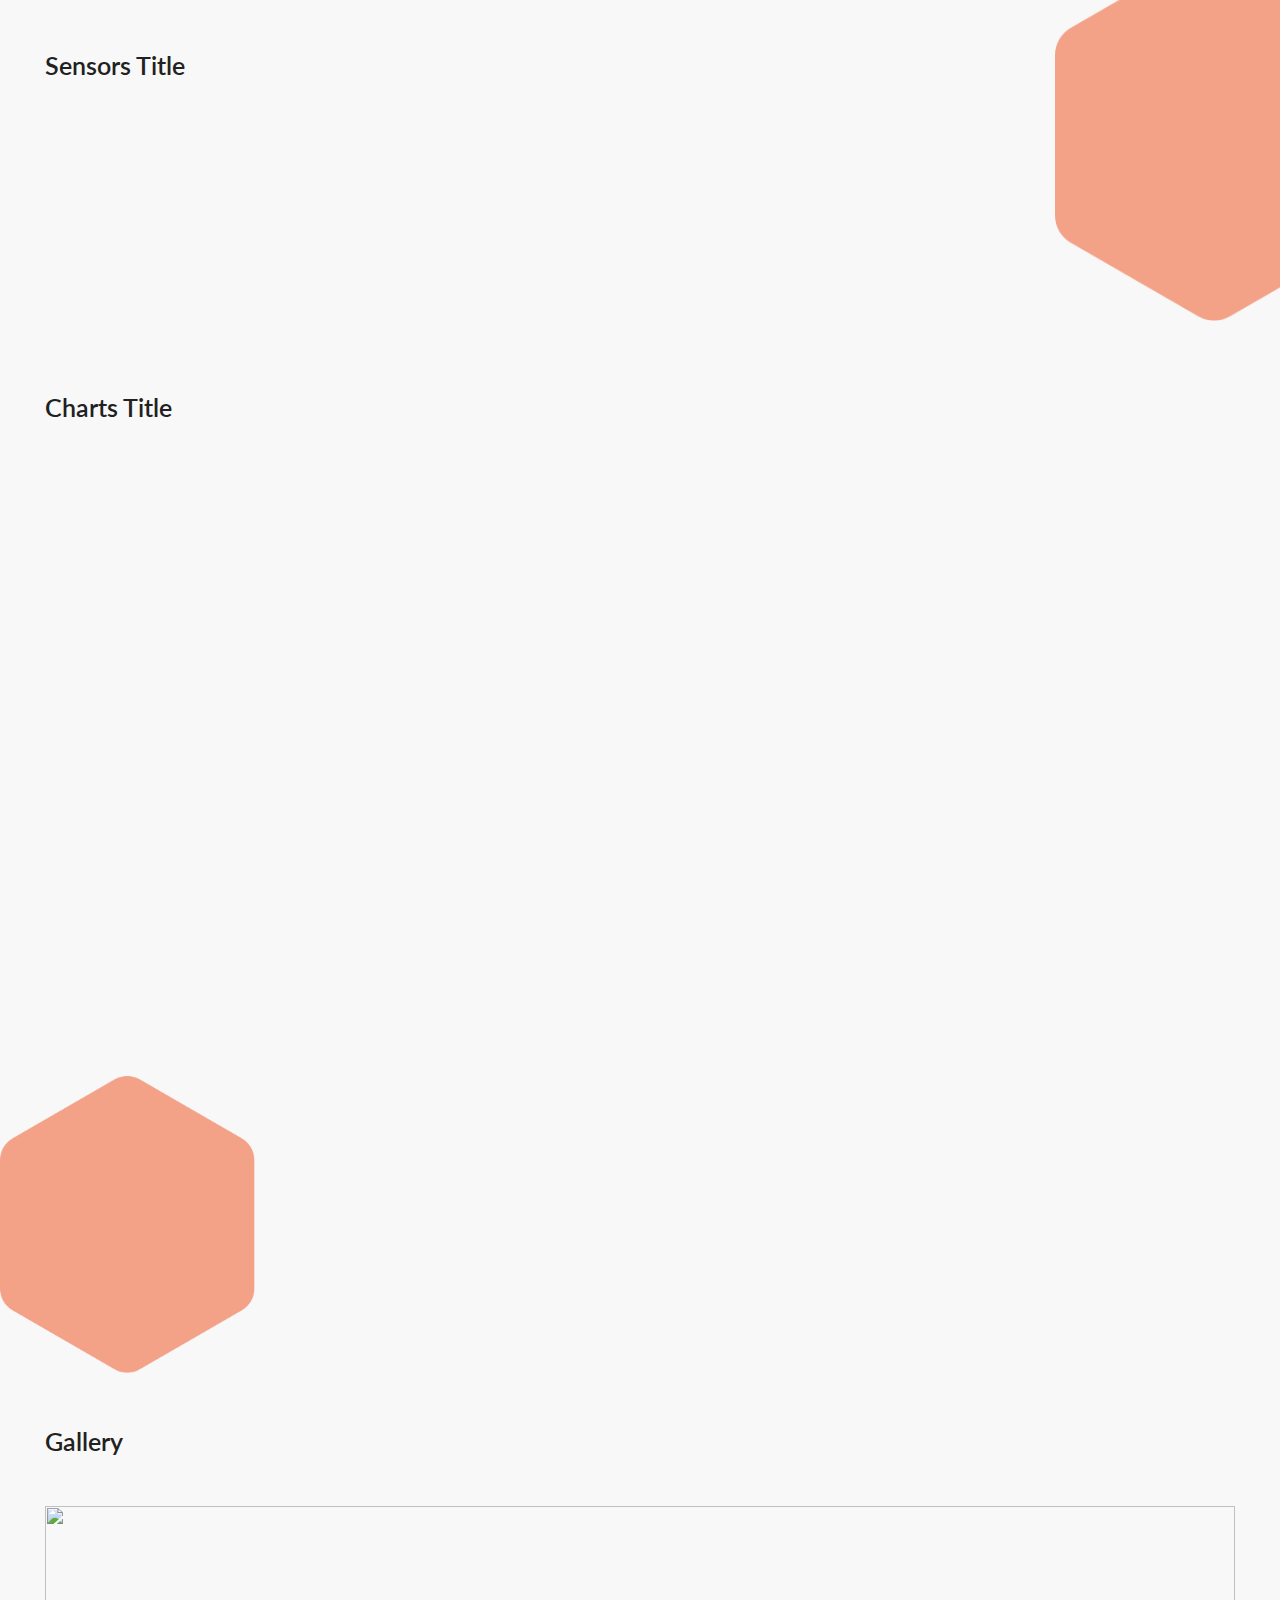
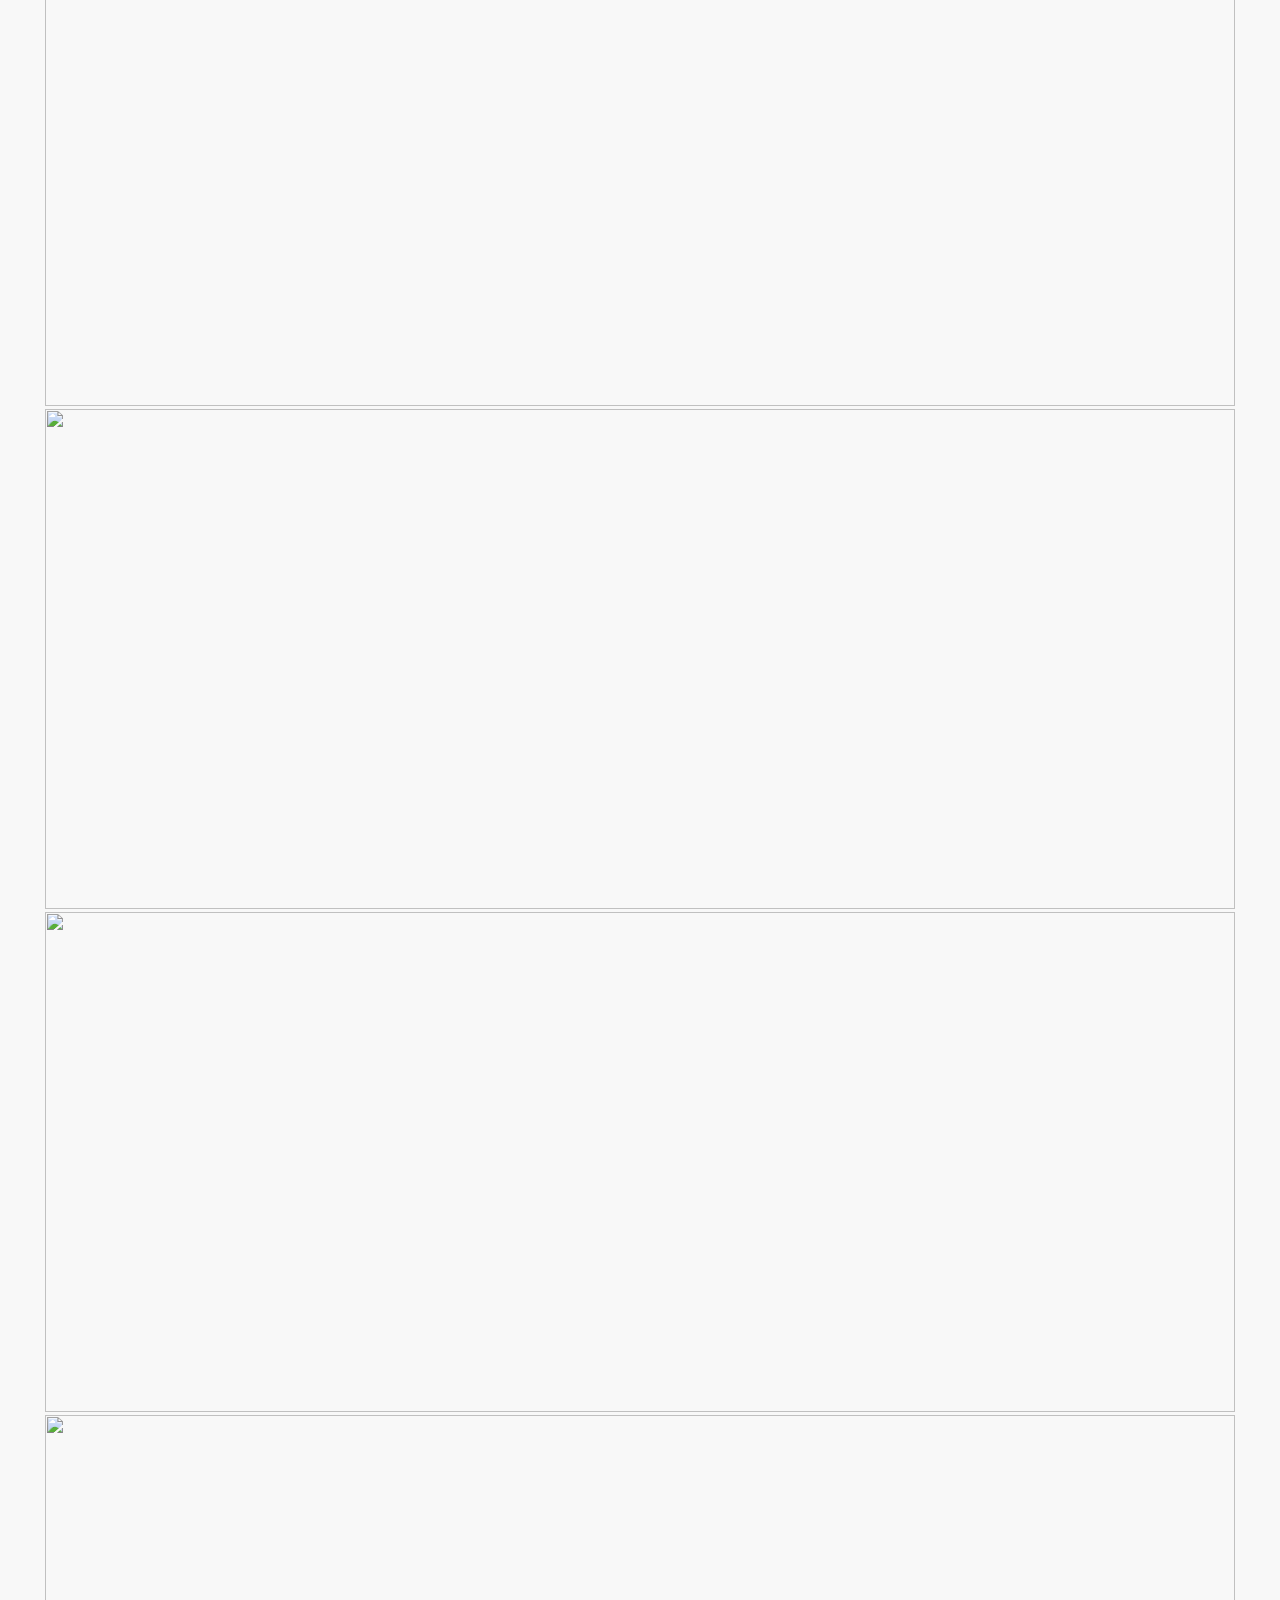
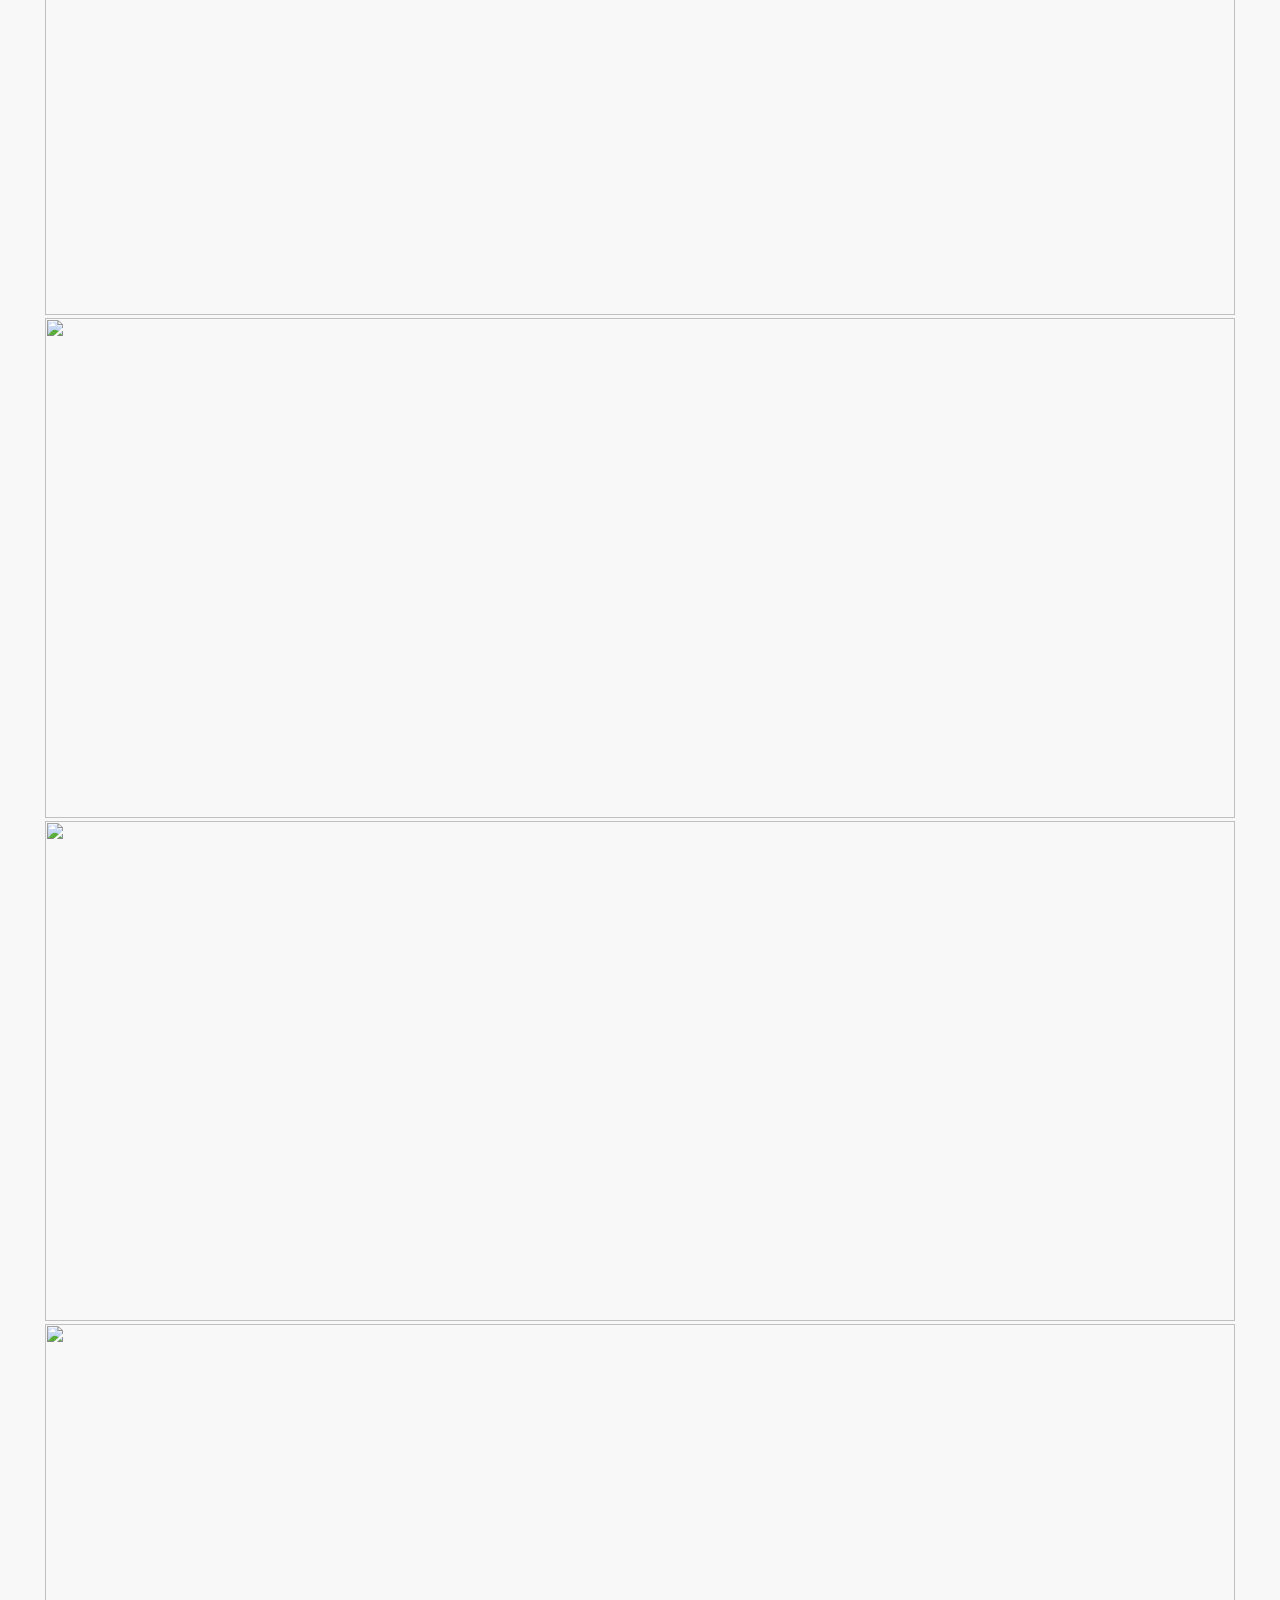
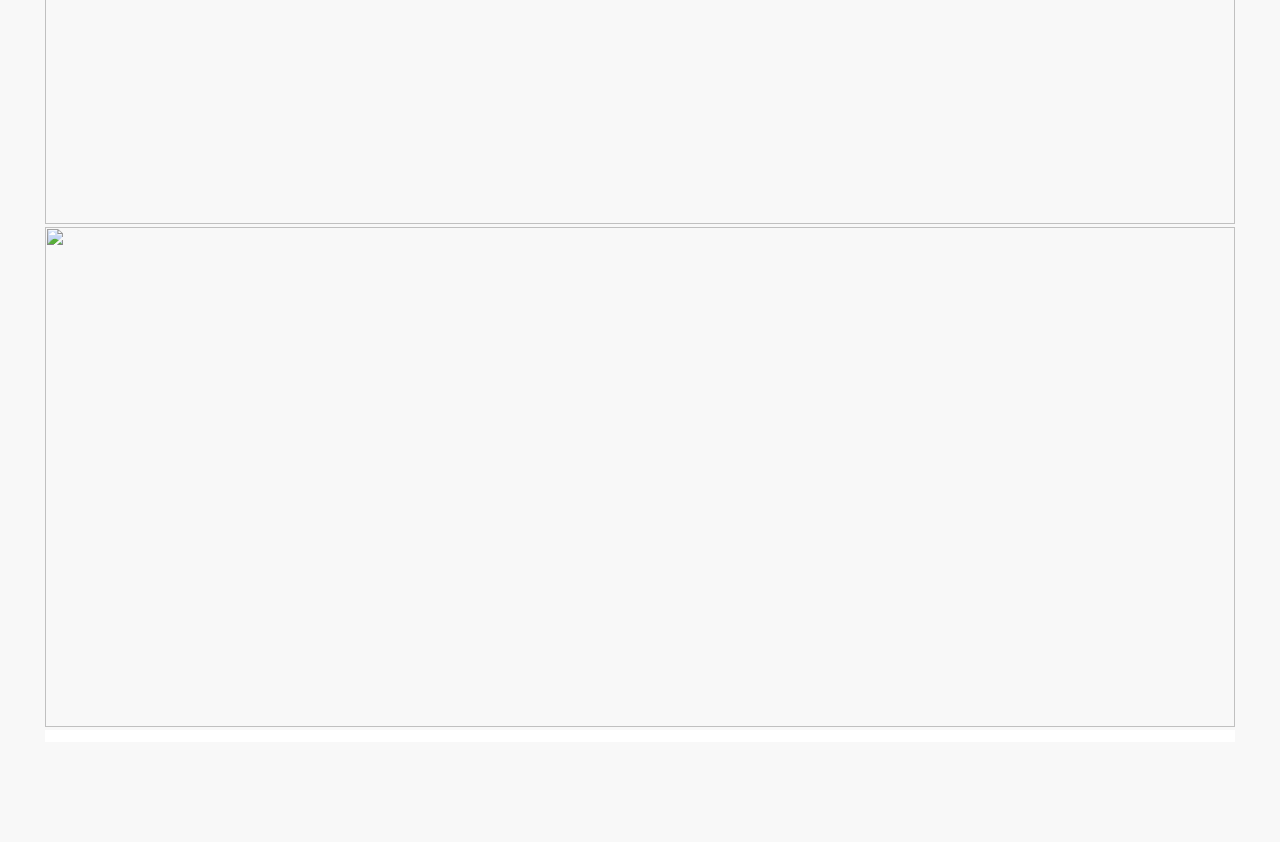
==== index.html @ f14d7550 "added" ====
<!DOCTYPE html>
<html lang="en">
<head>
    <meta charset="UTF-8">
    <meta name="viewport" content="width=device-width, initial-scale=1.0">
    <link rel="stylesheet" href="https://cdnjs.cloudflare.com/ajax/libs/Swiper/4.5.0/css/swiper.min.css">
    <link rel="stylesheet" href="assets/main.css">
    <title>Dashboard</title>
</head>
<body class="bg-gray">
    <link href="https://fonts.googleapis.com/css?family=Lato:300,400,700,900&display=swap" rel="stylesheet">
    <section class="spacer bg-gray card-sm-content hexa">
            <div class="c-container">
                <h3 class="h3-titlte">Sensors Title</h3>
                <div class="flex-row">
                    <div class="flex-col fade-in-top delay_1" data-scroll>
                        <div class="card-view card-hover">
                            <div class="r-layout">
                                <div class="r-img cm-sm indi red">
                                  <img src="assets/pexels-lorenzo-241544.jpg" alt="">
                                </div>
                                <div class="r-content">
                                    <h4 class="title">TOTAL SENSOR</h4>
                                    <h1 class="sensor-title">5,500</h1>
                                    <div class="bar"></div>
                                    <p>
                                       Extra Data Space
                                    </p>
                                </div>
                            </div>
                        </div>
                    </div>
                    <div class="flex-col fade-in-top delay_2" data-scroll>
                        <div class="card-view card-hover">
                            <div class="r-layout">
                                <div class="r-img cm-sm indi green">
                                  <img src="assets/pexels-alexander-mils-2068975.jpg" alt="">
                                </div>
                                <div class="r-content">
                                    <h4 class="title">ACTIVE SENSOR</h4>
                                    <h1 class="sensor-title">5,500</h1>
                                    <div class="bar"></div>
                                    <p>
                                       Extra Data Space
                                    </p>
                                </div>
                            </div>
                        </div>
                    </div>
                    <div class="flex-col fade-in-top delay_3" data-scroll>
                        <div class="card-view card-hover">
                            <div class="r-layout">
                                <div class="r-img cm-sm indi">
                                  <img src="assets/pexels-ricardo-esquivel-5362093.jpg" alt="">
                                </div>
                                <div class="r-content">
                                    <h4 class="title">IN ACTIVE SENSOR</h4>
                                    <h1 class="sensor-title">5,500</h1>
                                    <div class="bar"></div>
                                    <p>
                                       Extra Data Space
                                    </p>
                                </div>
                            </div>
                        </div>
                    </div>
                    <div class="flex-col fade-in-top delay_4" data-scroll>
                        <div class="card-view card-hover">
                            <div class="r-layout">
                                <div class="r-img cm-sm indi blue">
                                  <img src="assets/pexels-alexander-mils-2068975.jpg" alt="">
                                </div>
                                <div class="r-content">
                                    <h4 class="title">TOTAL Turnover</h4>
                                    <h1 class="sensor-title">5,500</h1>
                                    <div class="bar"></div>
                                    <p>
                                       Extra Data Space
                                    </p>
                                </div>
                            </div>
                        </div>
                    </div>
                
                  </div>
            </div>
          </section>
          
          <div class="c-container spacer">
            <h3 class="h3-titlte">Charts Title</h3>
              
            <div class="flex-row ch-136">
                <div class="flex-col fade-in-top delay_2" data-scroll>
                    <div class="card-view card-hover">
                        <h3 class="h4-titlte">Bar Chart</h3>
                        <canvas id="barChart3"></canvas>
                        
                    </div>
                </div>
                 
                    <div class="flex-col fade-in-top delay_3" data-scroll>
                        <div class="card-view card-hover">
                        <h3 class="h4-titlte">Bar Chart 2</h3>
                        <canvas id="barChart2"></canvas>
                        </div>
                    </div>
                    <div class="flex-col fade-in-top delay_4" data-scroll>
                        <div class="card-view card-hover">
                        <h3 class="h4-titlte">Pie Chart</h3>
                        <canvas id="doughnutChart"></canvas>
                        </div>
                    </div>
                </div>
          </div>
          <div class="spacer hexa left small">
            <div class="c-container fade-in-top" data-scroll>
                <h3 class="h3-titlte">Table Lorem Ipsum Doller</h3>
                  <div class="card-view no-padding">
                    <table class="c-table" border="0" cellpadding="0" cellspacing="0">
                        <thead>
                          <tr>
                              <th>Id</th>
                              <th>Name</th>
                              <th>Store</th>
                              <th>Dist</th>
                              <th>Team</th>
                              <th>Phone</th>
                          </tr>
                        </thead>
                        
                        <tr>
                            <td>Lorem 1</td>
                            <td>Lorem Store</td>
                            <td>Lorem Ipsum</td>
                            <td>Darbhanga</td>
                            <td>Doller Sit</td>
                            <td>721056204</td>
                        </tr>
                        <tr>
                            <td>Lorem 1</td>
                            <td>Lorem Store</td>
                            <td>Lorem Ipsum</td>
                            
                            <td>Darbhanga</td>
                            <td>Doller Sit</td>
                            <td>721056204</td>
                        </tr>
                        <tr>
                            <td>Lorem 1</td>
                            <td>Lorem Store</td>
                            <td>Lorem Ipsum</td>
                            
                            <td>Darbhanga</td>
                            <td>Doller Sit</td>
                            <td>721056204</td>
                        </tr>
                        <tr>
                            <td>Lorem 1</td>
                            <td>Lorem Store</td>
                            <td>Lorem Ipsum</td>
                            
                            <td>Darbhanga</td>
                            <td>Doller Sit</td>
                            <td>721056204</td>
                        </tr>
                        <tr>
                            <td>Lorem 1</td>
                            <td>Lorem Store</td>
                            <td>Lorem Ipsum</td>
                            
                            <td>Darbhanga</td>
                            <td>Doller Sit</td>
                            <td>721056204</td>
                        </tr>
                    </table>
                    <ul class="pagination">
                        <li>
                        <a href="" class="arrow active">
                          <img src="https://md-aqil.github.io/images/arrow-left.png" alt="">
                        </a>
                      </li>
                      <li>
                        <a href="" class="">1</a>
                      </li>
                      <li>
                          <a href="" class="active">2</a>
                        </li>
                        <li>
                            <a href=""">3</a>
                          </li>
                          <li>
                              <a href=""">4</a>
                            </li>
                            <li>
                                <a href=""">5</a>
                              </li>
                              <li>
                                  <a href=""">6</a>
                                </li>
                                <li>
                                    <a href=""">7</a>
                                  </li>
                                 
                        <li>
                          <a href="" class="arrow">
                            <img src="https://md-aqil.github.io/images/arrow-right-c.png" alt="">
                          </a>
                        </li>
                      </ul>
                  </div>
               
              </div>
          
          </div>
          <div class="spacer-top"></div>
          <section class="c-container">
            <h3 class="h3-titlte">Gallery</h3>
            <div class="swiper-container swiper-full-mobile swiper-container-initialized swiper-container-horizontal">
               <div class="swiper-wrapper" >
      
                 <div class="swiper-slide">
                  <img src="http://md-aqil.github.io/images/adolescent-beautiful-beauty-247878.jpg" alt="">
                 </div>
                  <div class="swiper-slide">
                  <img src="http://md-aqil.github.io/images/beautiful-beauty-face-2657838.jpg" alt="">
                 </div>
                  <div class="swiper-slide">
                  <img src="http://md-aqil.github.io/images/bikini-body-female-881583.jpg" alt="">
                 </div>
                 <div class="swiper-slide">
                  <img src="http://md-aqil.github.io/images/attractive-beautiful-beauty-1986684.jpg" alt="">
                 </div>
                 <div class="swiper-slide">
                  <img src="http://md-aqil.github.io/images/abstract-expressionism-abstract-painting-acrylic-1690351.jpg" alt="">
                 </div>
             
                <div class="swiper-slide">
                  <img src="http://md-aqil.github.io/images/beautiful-bikini-daylight-745767.jpg" alt="">
                 </div>
                <div class="swiper-slide">
                  <img src="http://md-aqil.github.io/images/adult-beautiful-bikini-1308228.jpg" alt="">
                 </div>
                <div class="swiper-slide">
                  <img src="http://md-aqil.github.io/images/afro-afro-hair-attractive-2603391.jpg" alt="">
                </div>
      
           </div>
      
             <!-- Add Pagination -->
             <div class="swiper-pagination"></div>
             <!-- Add Arrows -->
             <div class="swiper-button-next"></div>
             <div class="swiper-button-prev"></div>
      </section>
  
  
    <script src="assets/js/jQuery.min.js"></script>
    <script src="assets/js/swiper.js"></script>
    <script src="assets/scroll-out.js"></script>
    <script src="assets/main.js"></script>
    <script src="https://cdn.jsdelivr.net/npm/chart.js@2.8.0"></script>
</body>
</html>
---- assets/main.css ----
body {
    margin: 0;
    padding: 0;
    font-family: 'Lato', sans-serif;

}
:root {
   
--light-teal:#a6c8cc;
--light-gray:#ddd5d6;

--theme-color1: #546de5;
}
.indi{
    position: relative;;
}
.indi:before {
    --size: 14px;
    width: var(--size);
    height: var(--size);
    display: block;
    content: '';
    background: #ddd;
    display: block;
    border-radius: 50%;
    position: absolute;
    top: -5px;
    right: -5px;
    border: 3px solid #fff;
}
.indi.red:before {
    background-color: red;
}
.indi.green:before {
    background-color: green;
}
.indi.blue:before {
    background-color: blue;
}

.c-container {
margin: auto;
width: 93%;
position: relative;
z-index: 1;
}

.card-view {
-webkit-box-shadow: 0 3px 10px 0 rgba(0, 0, 0, 0.05);
box-shadow: 0 3px 10px 0 rgba(0, 0, 0, 0.05);
border-radius: 4px;
padding: 15px;
margin-bottom: 20px;
background: #fff;
border: 1px solid transparent;

}
.flex-row {
display: -webkit-box;
display: -ms-flexbox;
display: flex;
-ms-flex-wrap: wrap;
flex-wrap: wrap;
margin-right: -15px;
margin-left: -15px;
}
.spacer {
padding-top: 50px;
padding-bottom: 50px;
}
.spacer-top {
    padding-top: 50px;
   
    }
.bg-gray {
background: #F8F8F8;
}
.no-margin {
margin: 0 !important;
}
.flex-row .flex-col {
-ms-flex-preferred-size: 0;
flex-basis: 0;
-webkit-box-flex: 1;
-ms-flex-positive: 1;
flex-grow: 1;
max-width: 100%;
position: relative;
width: 100%;
min-height: 1px;
padding-right: 15px;
padding-left: 15px;
}
.r-layout {
display: -webkit-box;
display: -ms-flexbox;
display: flex;
position: relative;
}
.r-layout .r-img {
position: relative;
width: 199px;
height: 192px;
margin-right: 20px;
}
.cm-sm {
width: 100px !important;
height: 100px !important;
}
.r-layout .r-img img {
width: 100%;
height: 100%;
border-radius: 3px;
-o-object-fit: cover;
object-fit: cover;
}
/* pagination */

.pagination {
    padding: 0;
    margin: 0;
    list-style: none;
    display: -webkit-box;
    display: -ms-flexbox;
    display: flex;
    -webkit-box-align: center;
    -ms-flex-align: center;
    align-items: center;
    -webkit-box-pack: end;
    -ms-flex-pack: end;
    justify-content: flex-end;
    justify-content: center;
    padding: 30px 0;
}
.pagination li {
    text-decoration: none;
    font-size: 15px;
    font-weight: 600;
    display: block;
    width: 44px;
    height: 40px;
    line-height: 40px;
    text-align: center;
}
.pagination li a.arrow.active {
    -webkit-filter: grayscale(0);
    filter: grayscale(0);
    opacity: 1;
}
.pagination li a.arrow {
    border-radius: 3px;
    background-color: rgba(0, 0, 0, 0.2);
    -webkit-filter: grayscale(1);
    filter: grayscale(1);
    opacity: .4;
}
.pagination li a.active {
    color: var(--theme-color1)
}
.pagination li a {
    text-decoration: none;
    display: block;
    width: 100%;
    height: 100%;
    color: #d2d2d2;
}
.r-layout .s-tag {
position: absolute;
top: 0;
right: 0;
font-weight: 500;
margin-right: 0;
}
.s-tag {
width: 41px;
height: 36px;
background: transparent;
color: #212121;
border-radius: 3px;
background: var(--theme-color1);
text-align: center;
display: -webkit-box;
display: -ms-flexbox;
display: flex;
-webkit-box-align: center;
-ms-flex-align: center;
align-items: center;
-webkit-box-pack: center;
-ms-flex-pack: center;
justify-content: center;
font-weight: bold;
margin-right: 20px;
}
.card-sm-content .r-layout .r-content .title {
font-size: 14px;
}
.r-layout .r-content .title {
font-size: 22px;
font-weight: 600;
color: #212121;
margin: 0;
}
.title {
font-size: 28px;
font-weight: bold;
margin: 0;
}
.r-layout .r-content p {
font-size: 14px;
color: #666666;
margin: 0;
margin-bottom: 10px;
}
.taglist {
display: -webkit-box;
display: -ms-flexbox;
display: flex;
margin-bottom: 10px;
}
.taglist .tag:first-child {
margin-left: 0;
}
.taglist .tag {
margin-left: 10px;
}
.tag {
width: 67px;
height: 26px;
border-radius: 2px;
background-color: #e4e4e4;
font-size: 14px;
color: #666666;
display: -webkit-box;
display: -ms-flexbox;
display: flex;
-webkit-box-align: center;
-ms-flex-align: center;
align-items: center;
-webkit-box-pack: center;
-ms-flex-pack: center;
justify-content: center;
text-align: center;
}
.r-layout .r-content p {
font-size: 14px;
color: #666666;
margin: 0;
margin-bottom: 10px;
}
.r-layout .r-content .color-text {
font-weight: 600;
color: #00796b;
}
.r-layout .r-content p {
font-size: 14px;
color: #666666;
margin: 0;
margin-bottom: 10px;
}
/* common css up */

.h3-titlte {
font-size: 25px;
font-weight: 600;
color: #212121;
margin-top: 30px;
margin-bottom: 15px;
}

.h4-titlte {
    font-size: 18px;
    font-weight: 600;
    color: #212121;
    margin-top: 30px;
    margin-bottom: 15px;
    }
    .card-view .h4-titlte {
        margin-top: 0;
    margin-bottom: 30px;
    }
    .c-container> .h3-titlte {
       margin-top: 0;
        margin-bottom: 30px;
    }
.card-hover {
    transition: all .3s;
}

.card-hover:hover {
    border: 1px solid var(--theme-color1);
    transform: translateY(-5px);
}
.sensor-title {
    font-size: 30px;
    margin: 0;
    margin: 10px 0;
}
.bar {
    width: 100%;
    position: relative;
    height: 3px;
    background-color: #ddd;
    margin: 10px 0;
    border-radius: 100px;
    overflow: hidden;
}
.bar:before {
    content: '';
    width: 100%;
    height: 100%;
    background-color: var(--theme-color1);
    position: absolute;
    top: 0;
    left: 0;
    width: 50%;
}

.c-table {
    width: 100%;
}

.c-table thead th {
    border-bottom: 1px solid #ddd;
    padding: 15px 20px;
    text-align: left;
    background-color: var(--theme-color1);
    color: #fff;
    font-size: 16px;
}
.c-table tbody td {
    padding: 20px 20px;
    border-bottom: 1px solid #ddd;
    color: #666666;
    font-weight: 400;
    font-size: 14px;
}
.c-table tbody:last-child td {
    border: none;
}
.card-view.no-padding {
    padding: 0 !important;
}


/* swiper slider */ 


.swiper-container {
    width: 100%;
    height: 100%;
    
  }
.swiper-full-mobile {
  position: relative;
  margin: 50px auto;
  padding-bottom: 50px;
}


.swiper-full-mobile .swiper-slide {
height: 100%;
}
.swiper-full-mobile .swiper-slide img{
width: 100%;
height: 500px;
object-fit: cover;

}
.swiper-button-next, .swiper-button-prev {
    background-color: #fff;
    padding: 3px;
    background-size: 18px;
}
.swiper-button-prev, .swiper-container-rtl .swiper-button-next {
    left: 0;
}
.swiper-button-next, .swiper-container-rtl .swiper-button-prev {
    right: 0;
}
.header-image {
    position: relative;
    width: 100%;
    height: 300px;
    
}
.header-image img{
    width: 100%;
    height: 100%;
    object-fit: cover;
}
.header-image .overlay {
    width: 100%;
    height: 100%;
    position: absolute;
    top: 0;
    right: 0;
    /* left: 0; */
    /* margin: auto; */
    /* bottom: 0; */
    display: flex;
    align-items: center;

   
}
.overlay h1 {
    font-size: 40px;
    color: var(--theme-color1);
    text-align: left;
    padding-left: 20px;
}
.hexa {
    position: relative;
    overflow: hidden;
}
.hexa:before {
    content: '';
    background-image: url(../assets/hexa.png);
    display: block;
    --size: 375px;
    width: var(--size);
    height: var(--size);
    background-size: 85%;
    position: absolute;
    background-repeat: no-repeat;
    top: -50px;
    right: -150px;
}
.hexa.left:before  {
    right: initial !important;
    left: -50;
    top:initial;
    bottom: 0;
}
.hexa.small:before {
    --size: 300px;
}

/* scroll animation */






  
.fade-in[data-scroll] {
	opacity: 0;
	will-change: transform, scale, opacity;
	-webkit-transform: translateY(6rem) scale(0.93);
			transform: translateY(6rem) scale(0.93);
	transition: all 1.5s cubic-bezier(0.165, 0.84, 0.44, 1);
  }

.fade-in-right[data-scroll] {
	opacity: 0;
	will-change: transform, scale, opacity;
	-webkit-transform: translatex(6rem) scale(0.93);
			transform: translatex(6rem) scale(0.93);
	transition: all 1.5s cubic-bezier(0.165, 0.84, 0.44, 1);
  }
  .fade-in-left[data-scroll] {
	opacity: 0;
	will-change: transform, scale, opacity;
	-webkit-transform: translatex(-6rem) scale(0.93);
			transform: translatex(-6rem) scale(0.93);
	transition: all 1.5s cubic-bezier(0.165, 0.84, 0.44, 1);
  }

  .fade-in-top[data-scroll] {
	opacity: 0;
	will-change: transform, scale, opacity;
	-webkit-transform: translateY(6rem);
			transform: translateY(6rem);
	transition: all 1.5s cubic-bezier(0.165, 0.84, 0.44, 1);
  }
  .fade-in-bottom[data-scroll] {
	opacity: 0;
	will-change: transform, scale, opacity;
	-webkit-transform: translateY(-6rem);
			transform: translateY(-6rem);
	transition: all 1.5s cubic-bezier(0.165, 0.84, 0.44, 1);
  }
  
  .fade-in[data-scroll="in"],
  .fade-in-right[data-scroll="in"],
  .fade-in-left[data-scroll="in"],
  .fade-in-top[data-scroll="in"],
  .fade-in-bottom[data-scroll="in"] {
    opacity: 1;
    -webkit-transform: translateY(0) scale(1);
            transform: translateY(0) scale(1);
  }
  
  
  .delay_1 {
	transition-delay: 200ms;
	animation-delay: 200ms;
  }
  
  .delay_2 {
	transition-delay: 400ms !important;
	animation-delay: 400ms !important;
  }
  
  .delay_3 {
	transition-delay: 600ms !important;
	animation-delay: 600ms !important;
	
  }
  
  .delay_4 {
	transition-delay: 800ms !important;
	animation-delay: 800ms !important;
	
  }
  
  .delay_5 {
	transition-delay: 1000ms !important;
	animation-delay: 1000ms !important;
	
  }
  
  .delay_6 {
	transition-delay: 1200ms !important;
	animation-delay: 1200ms !important;
	
  }
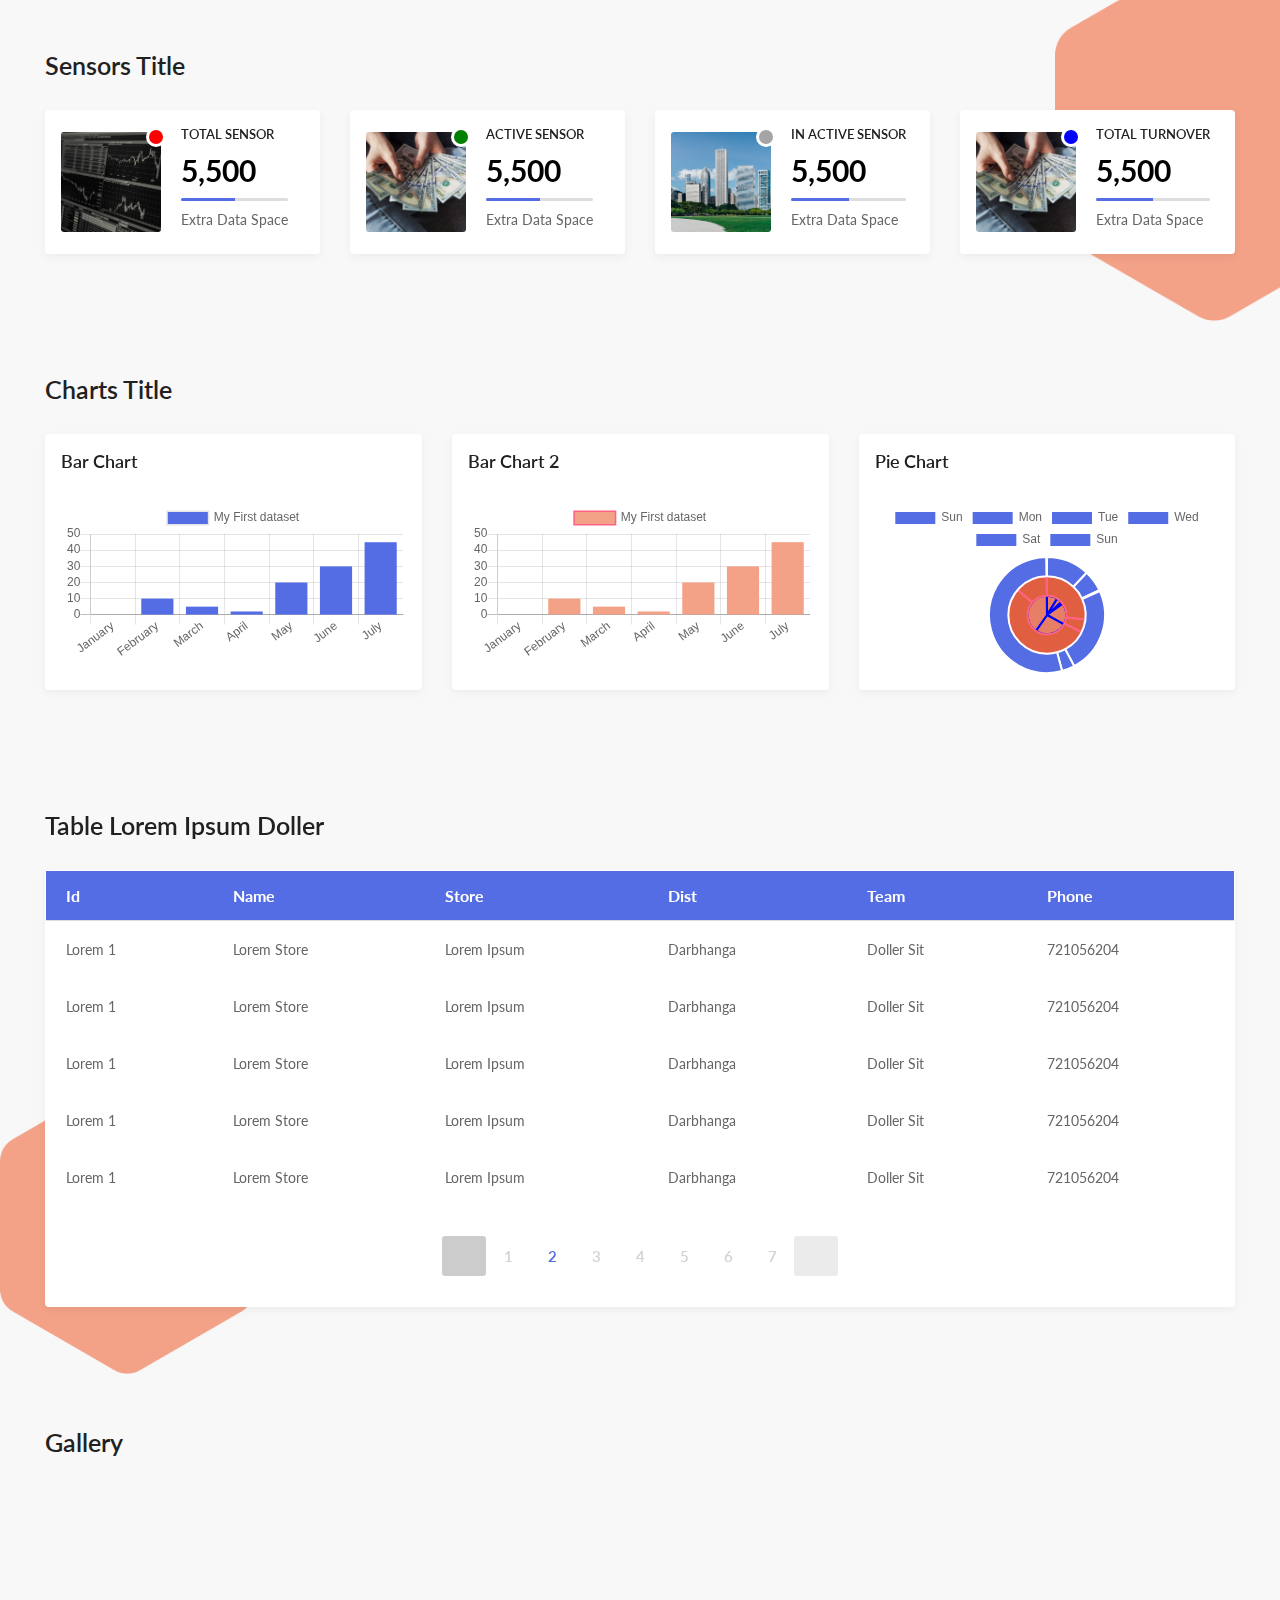
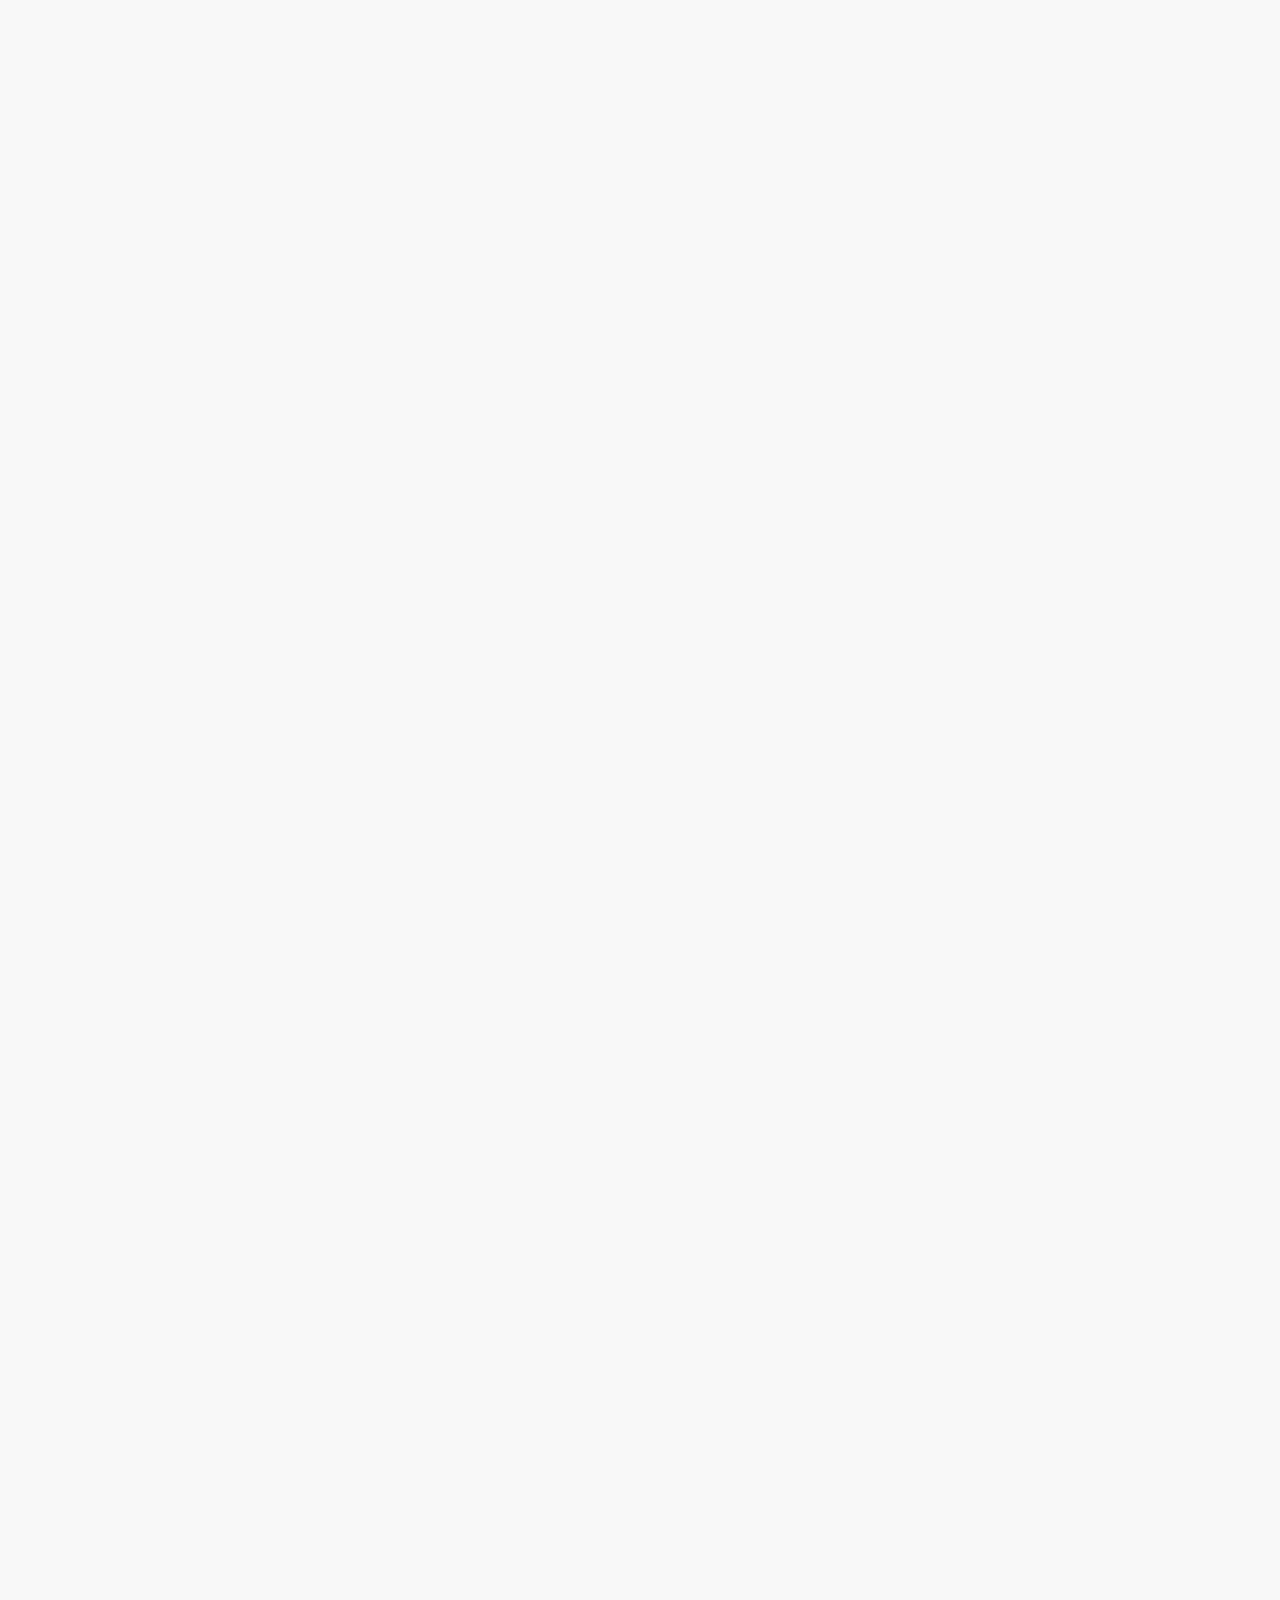
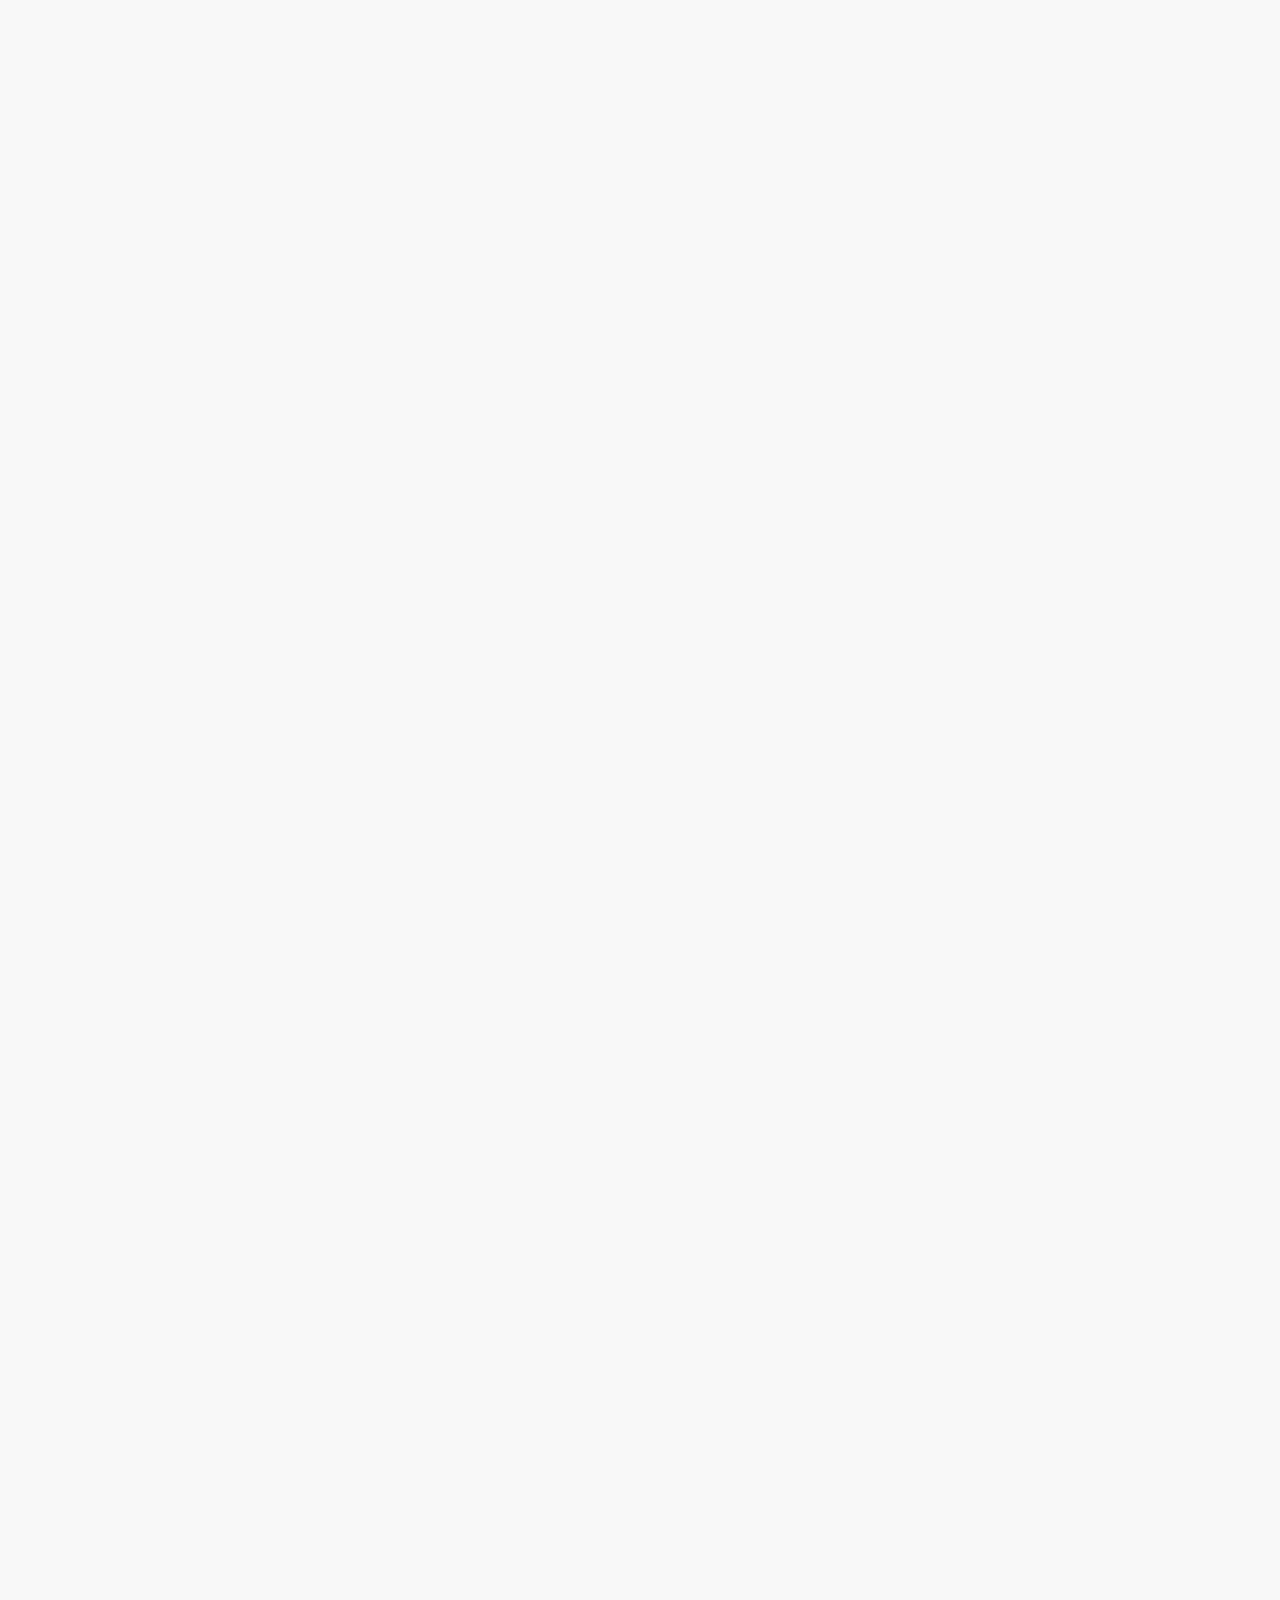
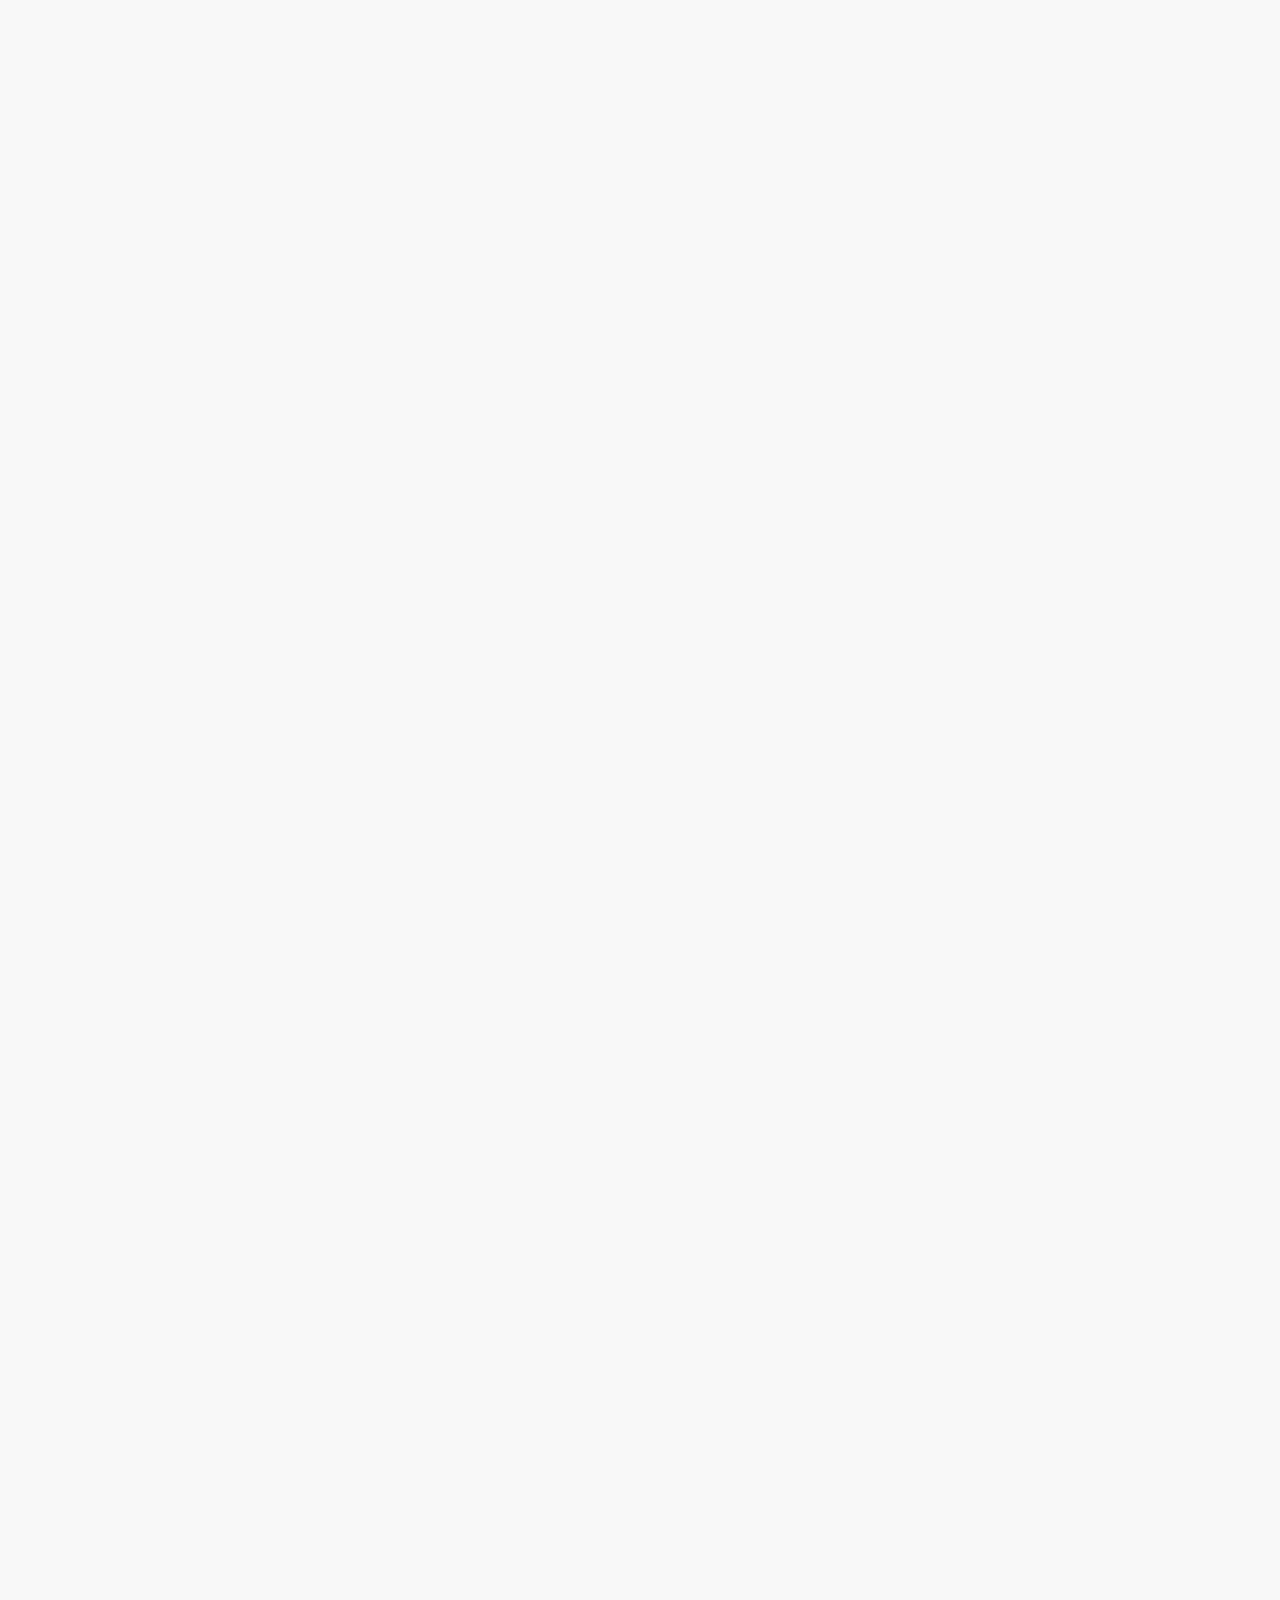
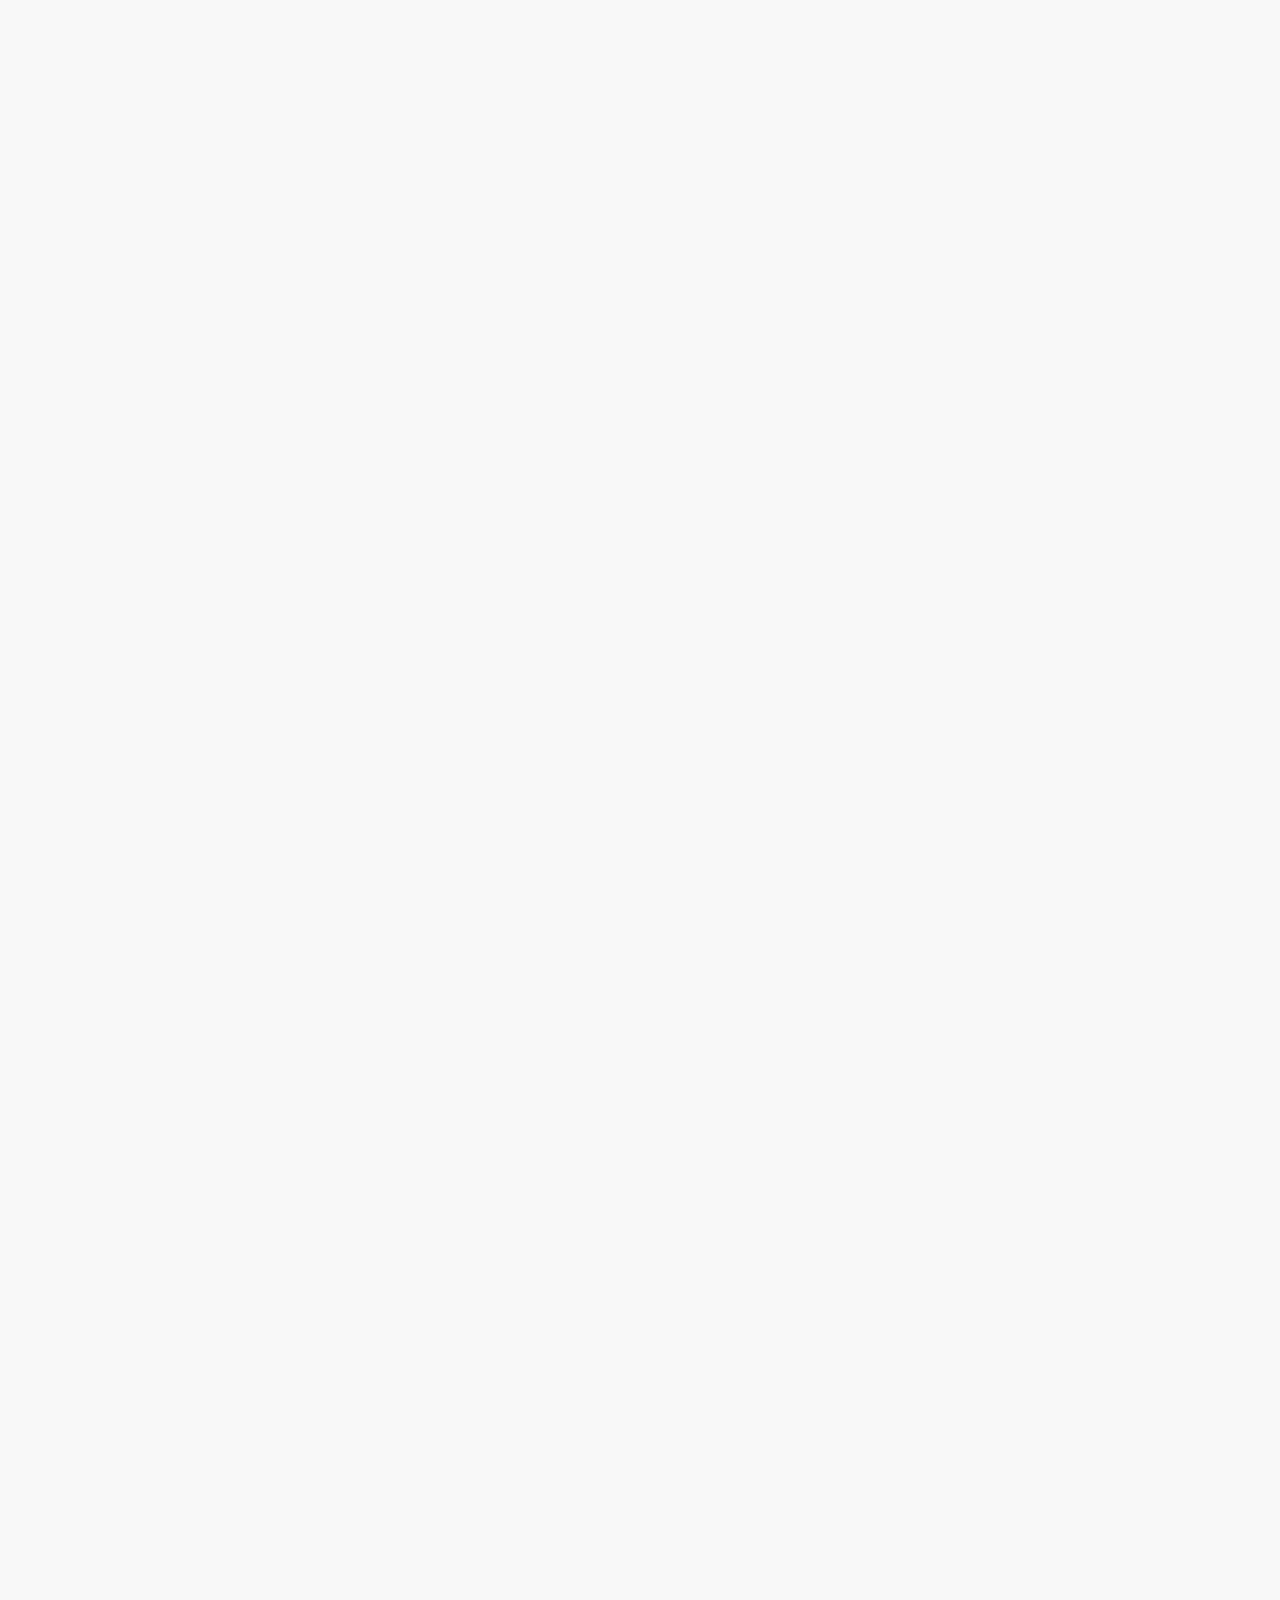
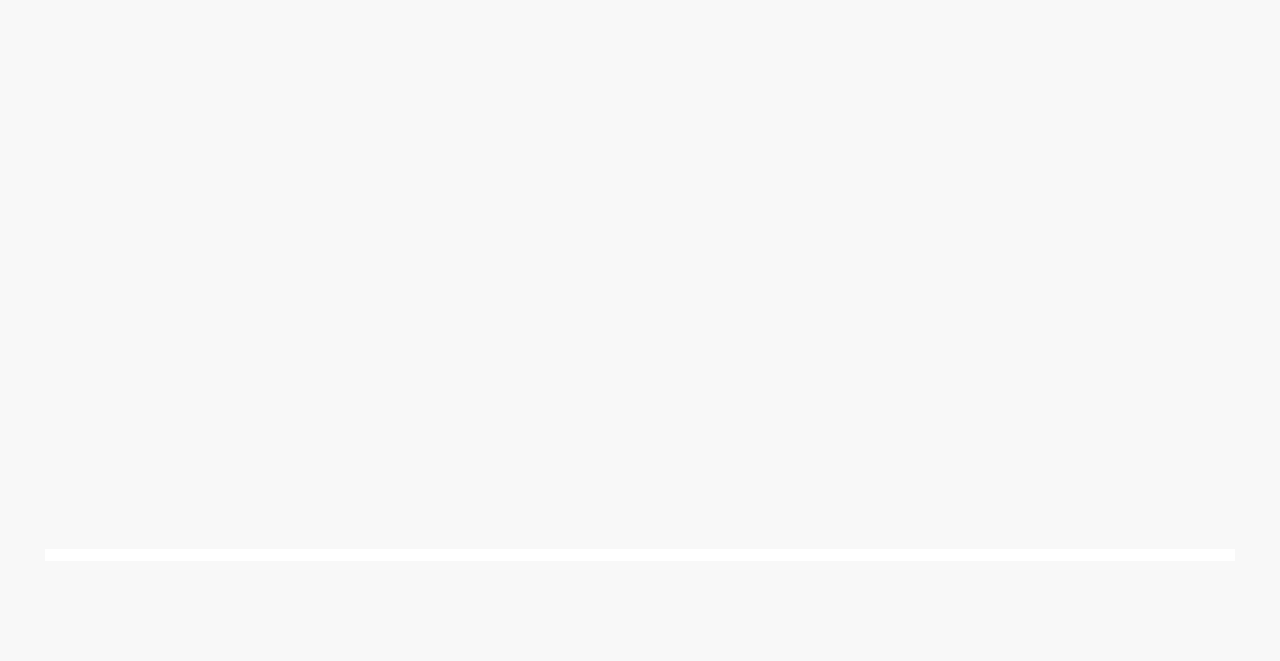
==== commit 1e5cefb4: "added" ====
--- a/index.html
+++ b/index.html
@@ -71,7 +71,7 @@
                                   <img src="assets/pexels-alexander-mils-2068975.jpg" alt="">
                                 </div>
                                 <div class="r-content">
-                                    <h4 class="title">TOTAL Turnover</h4>
+                                    <h4 class="title">TOTAL TURNOVER</h4>
                                     <h1 class="sensor-title">5,500</h1>
                                     <div class="bar"></div>
                                     <p>
@@ -256,8 +256,8 @@
   
     <script src="assets/js/jQuery.min.js"></script>
     <script src="assets/js/swiper.js"></script>
-    <script src="assets/scroll-out.js"></script>
-    <script src="assets/main.js"></script>
-    <script src="https://cdn.jsdelivr.net/npm/chart.js@2.8.0"></script>
+    <script src="assets/js/scroll-out.js"></script>
+    <script src="assets/js/chart.js"></script>
+    <script src="assets/js/main.js"></script>
 </body>
 </html>--- a/assets/main.css
+++ b/assets/main.css
@@ -20,7 +20,7 @@
     height: var(--size);
     display: block;
     content: '';
-    background: #ddd;
+    background:#a5a5a5;
     display: block;
     border-radius: 50%;
     position: absolute;
@@ -96,6 +96,7 @@
 display: -ms-flexbox;
 display: flex;
 position: relative;
+align-items: center;
 }
 .r-layout .r-img {
 position: relative;
@@ -192,7 +193,7 @@
 margin-right: 20px;
 }
 .card-sm-content .r-layout .r-content .title {
-font-size: 14px;
+font-size: 13px;
 }
 .r-layout .r-content .title {
 font-size: 22px;
@@ -209,7 +210,6 @@
 font-size: 14px;
 color: #666666;
 margin: 0;
-margin-bottom: 10px;
 }
 .taglist {
 display: -webkit-box;
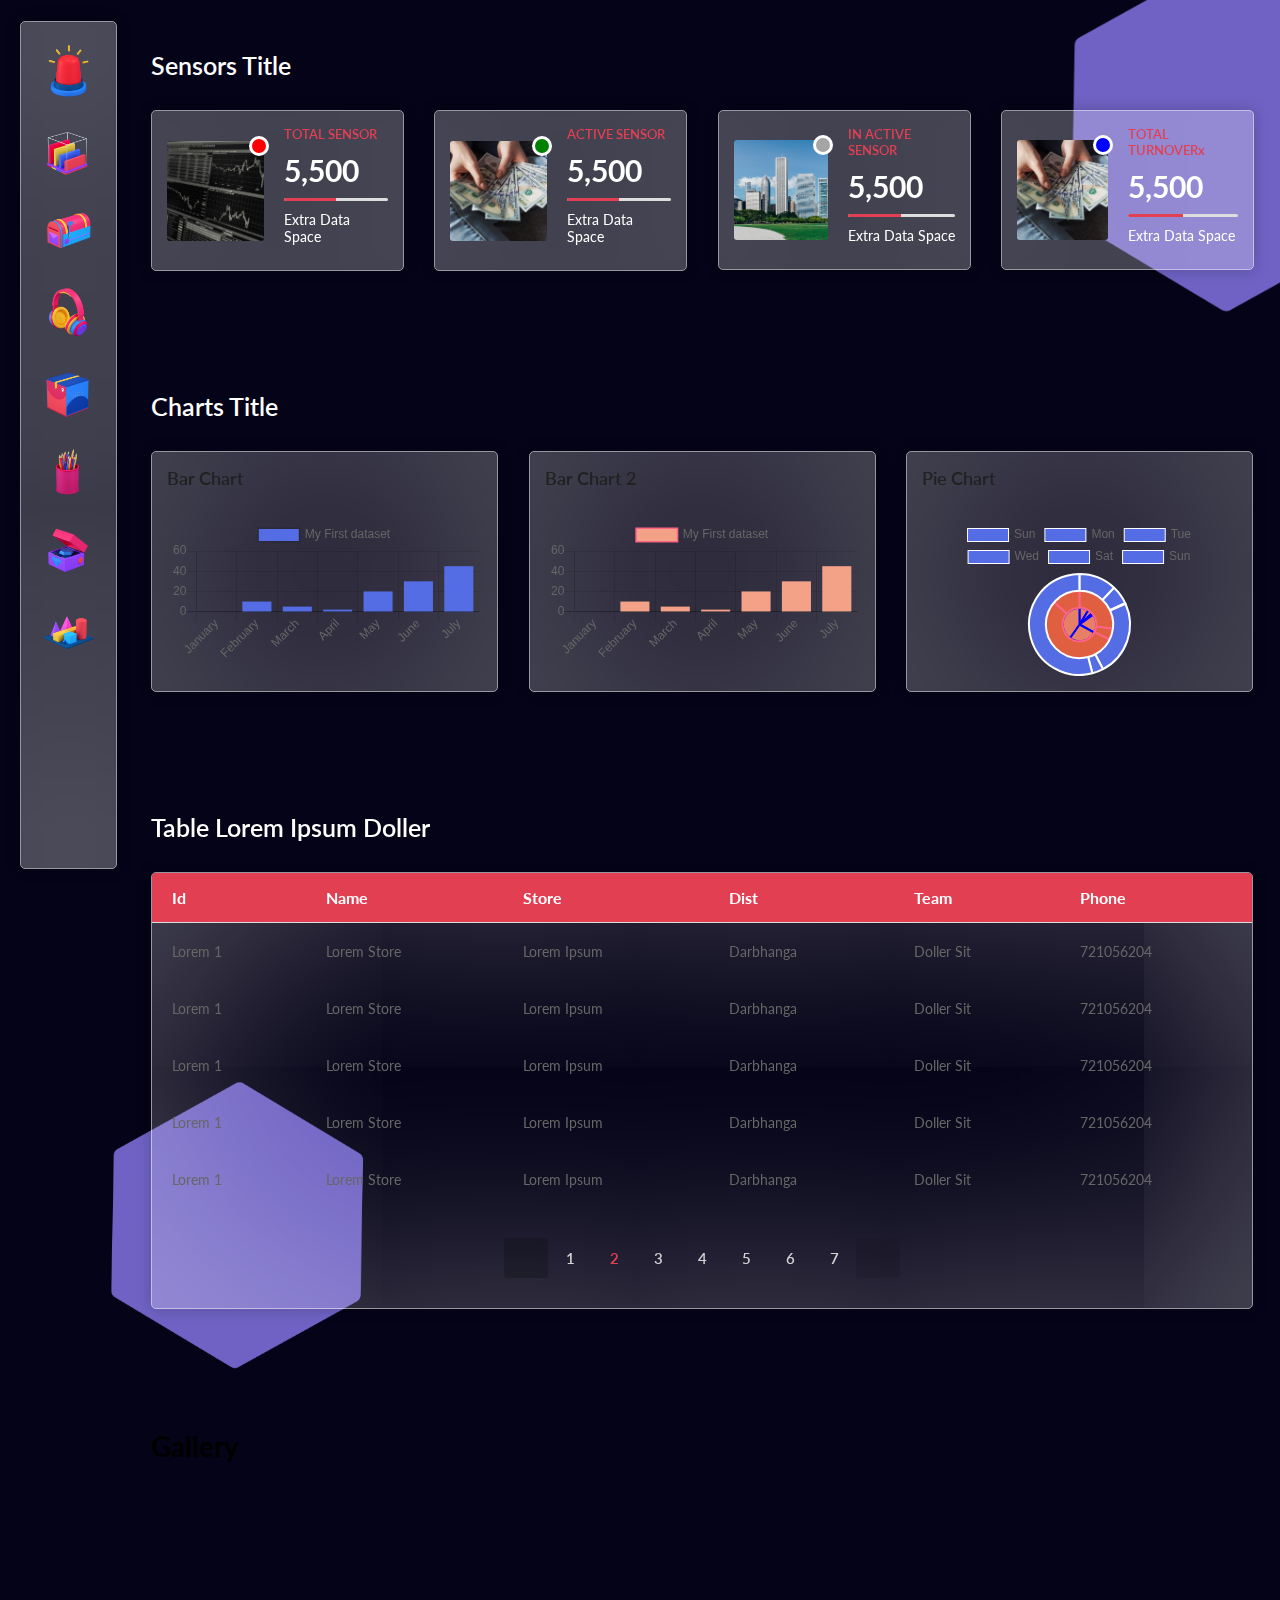
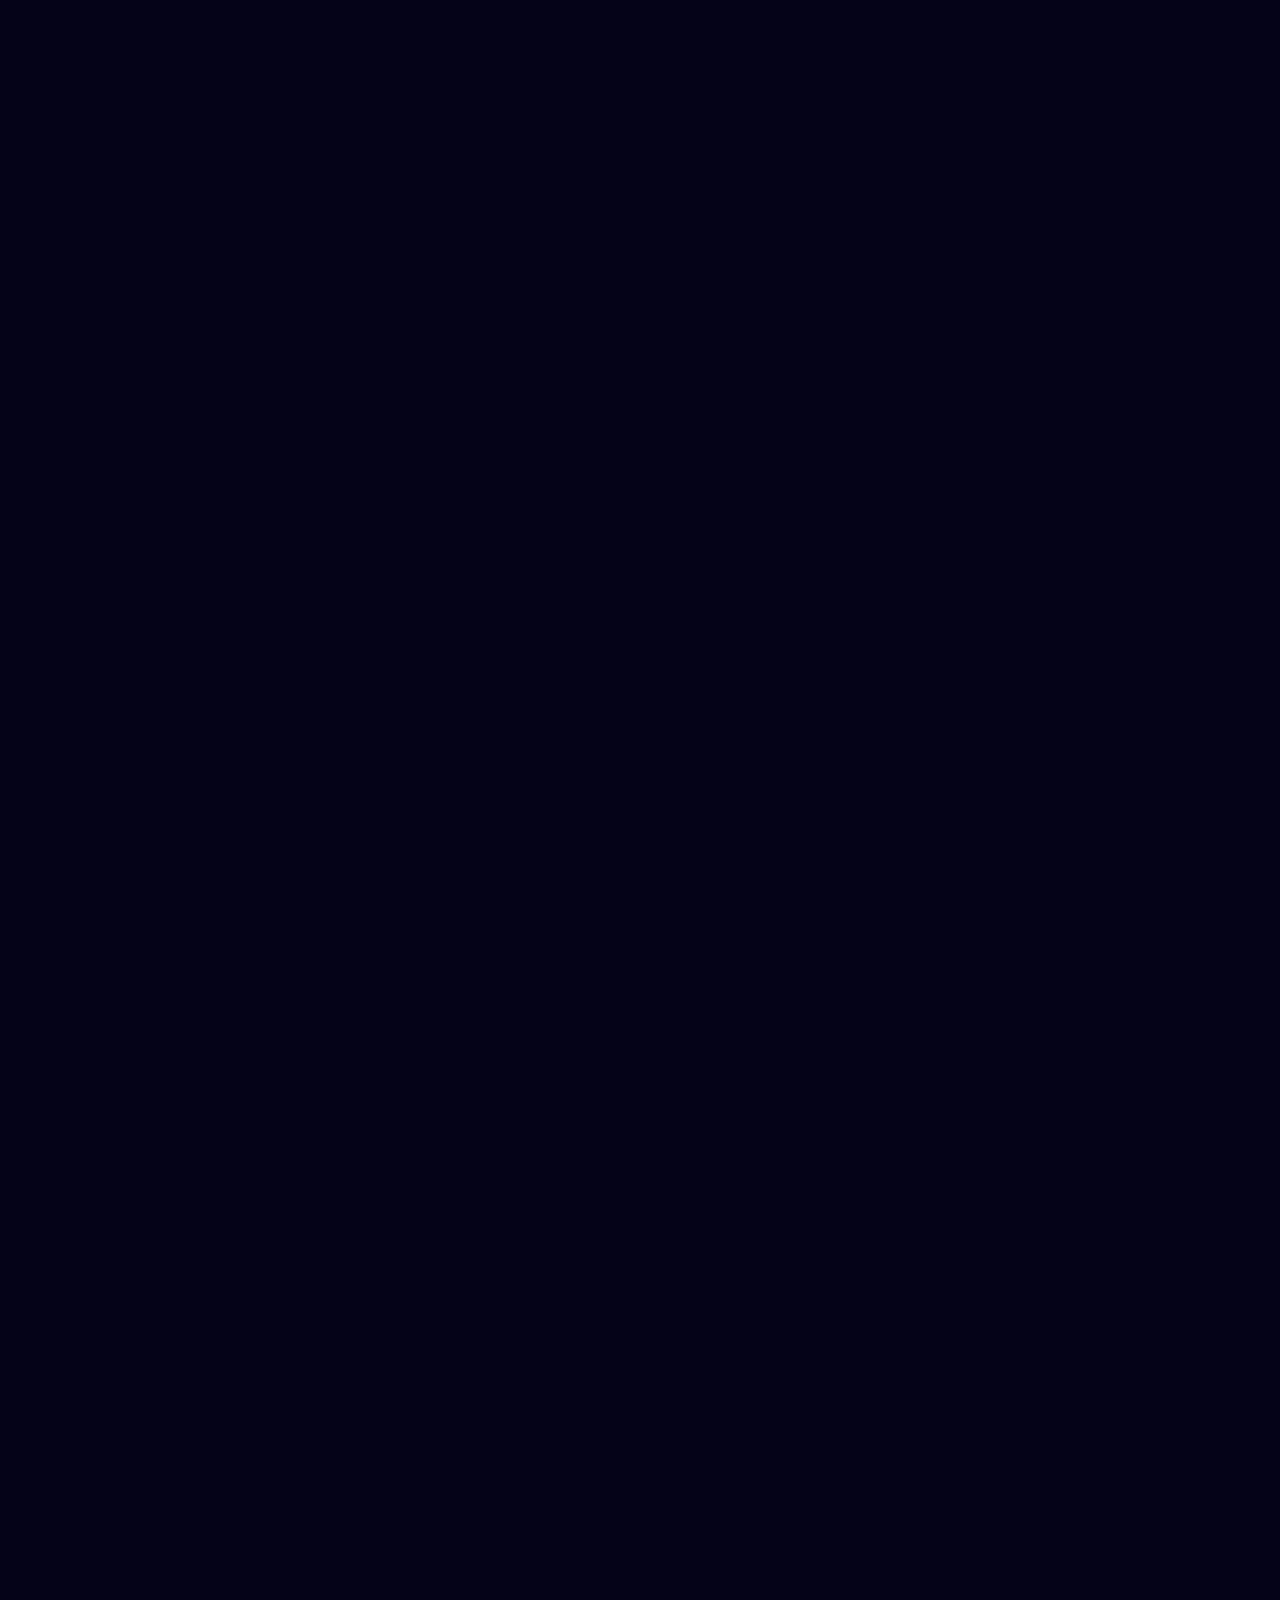
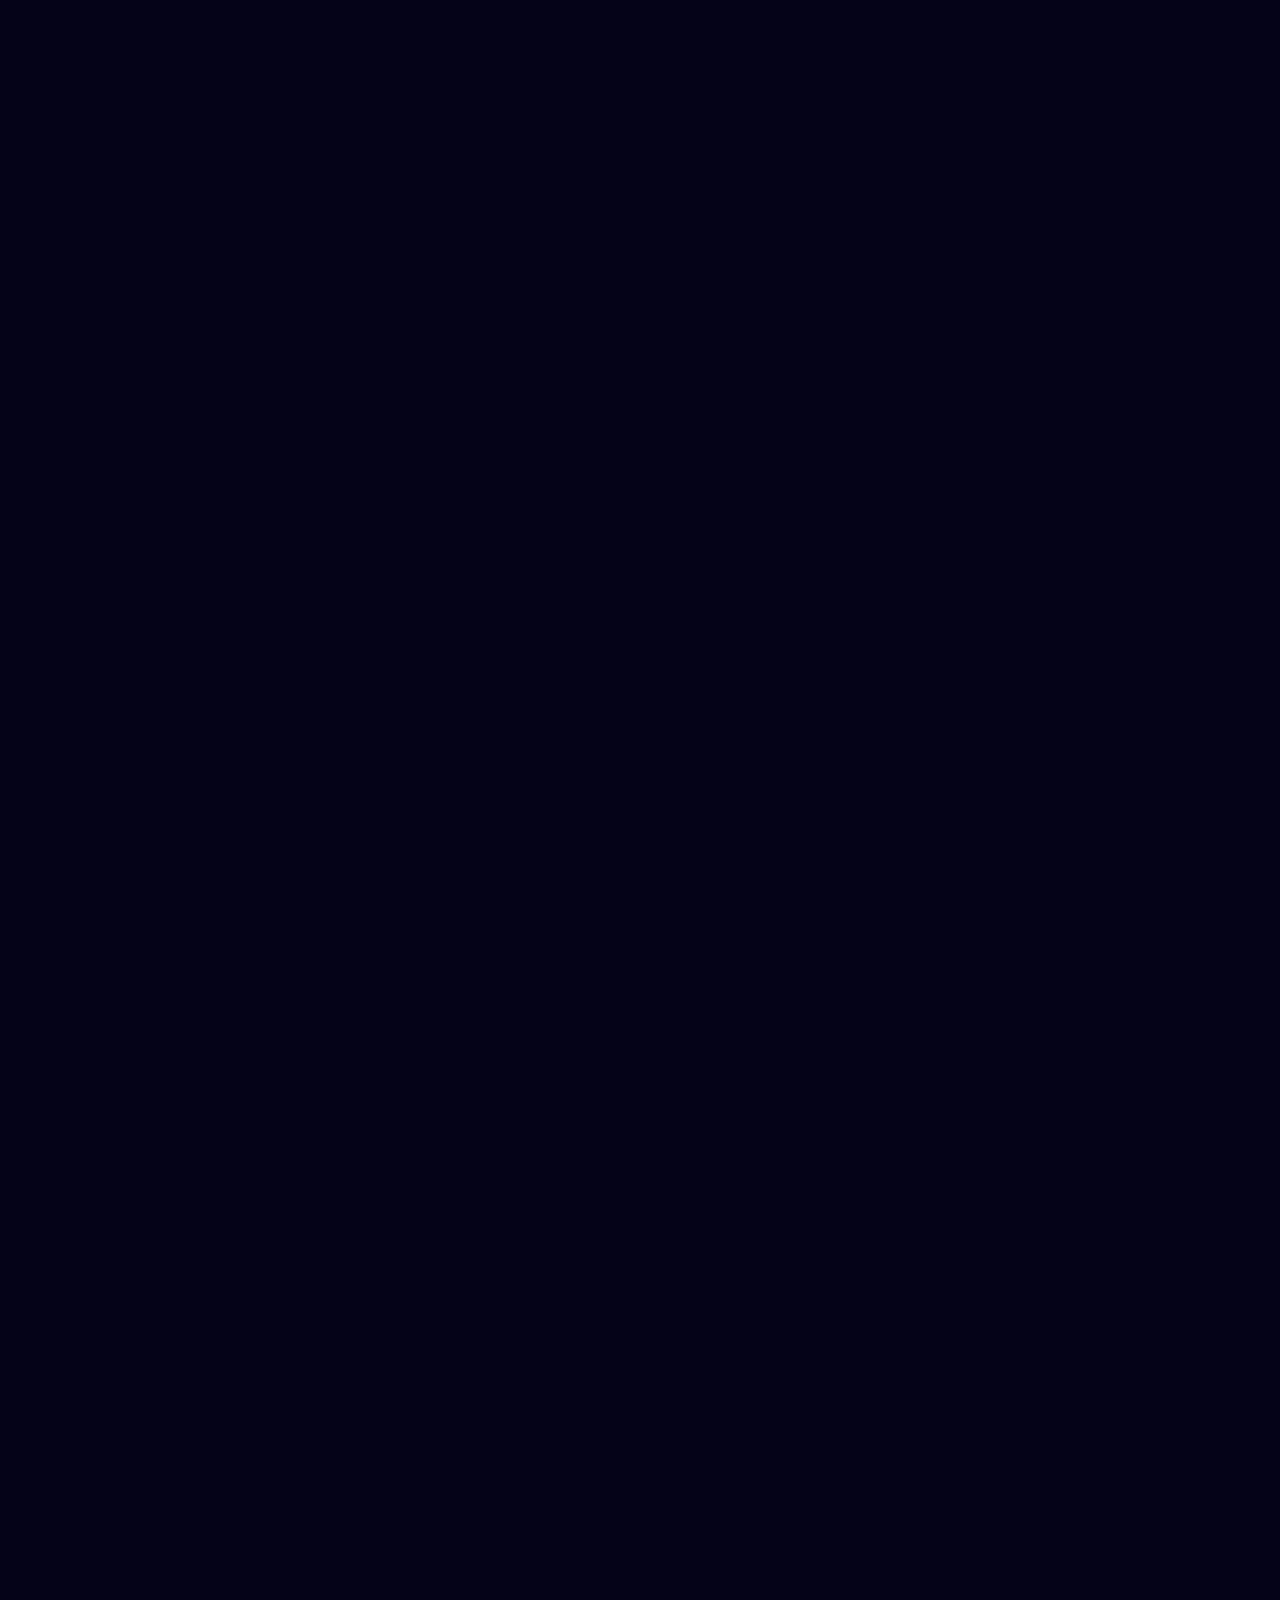
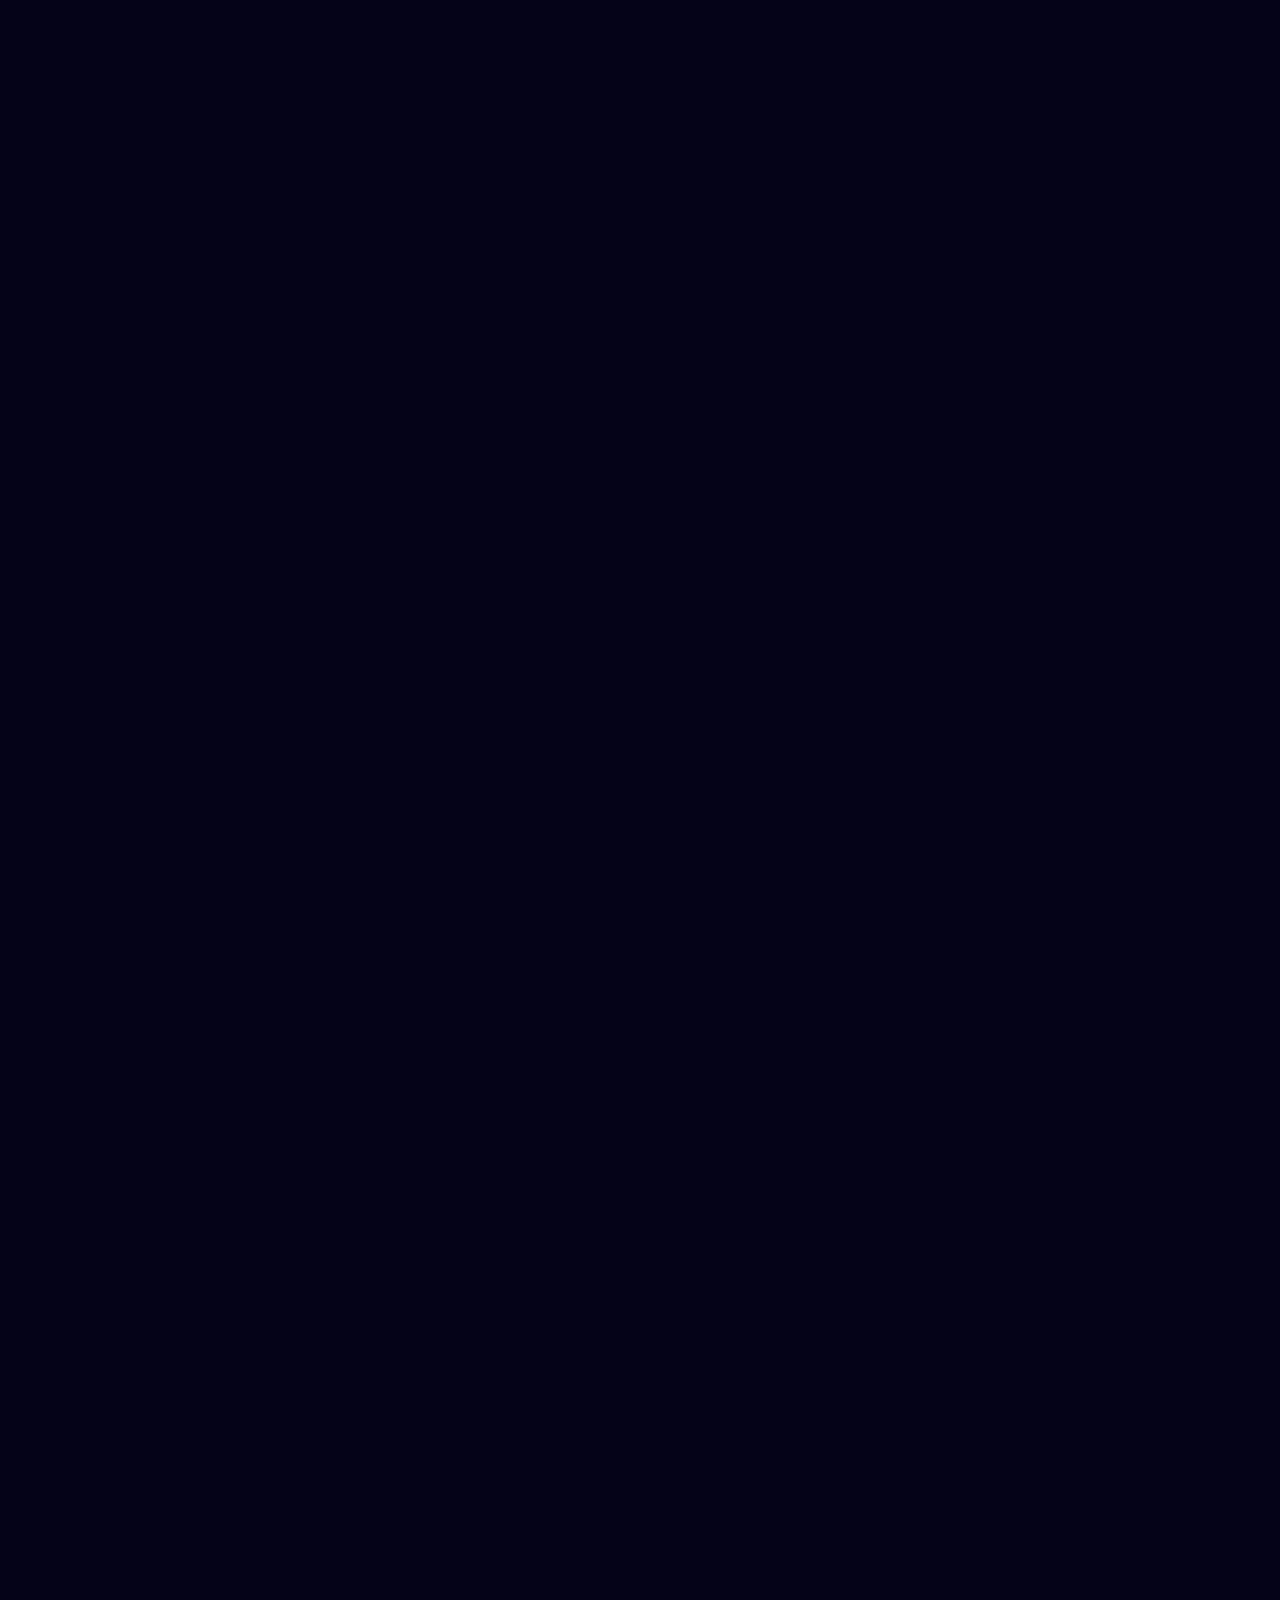
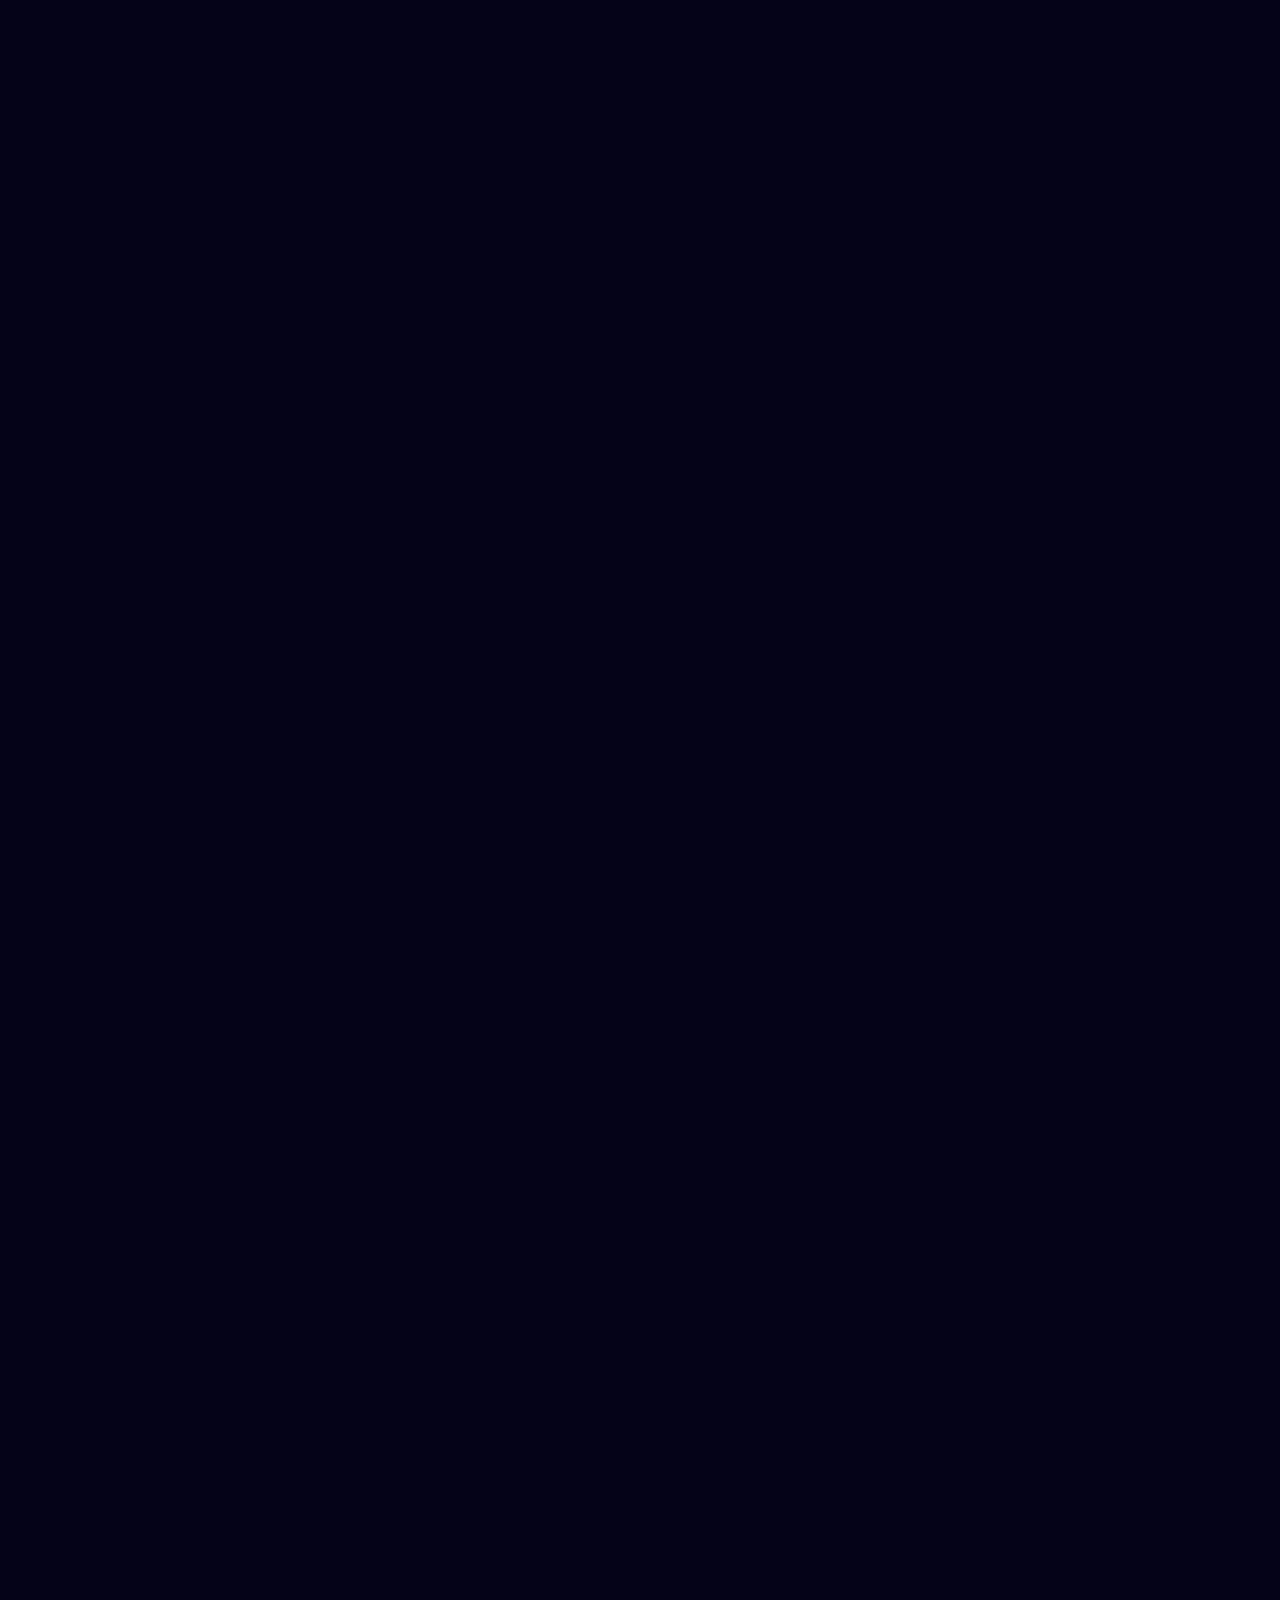
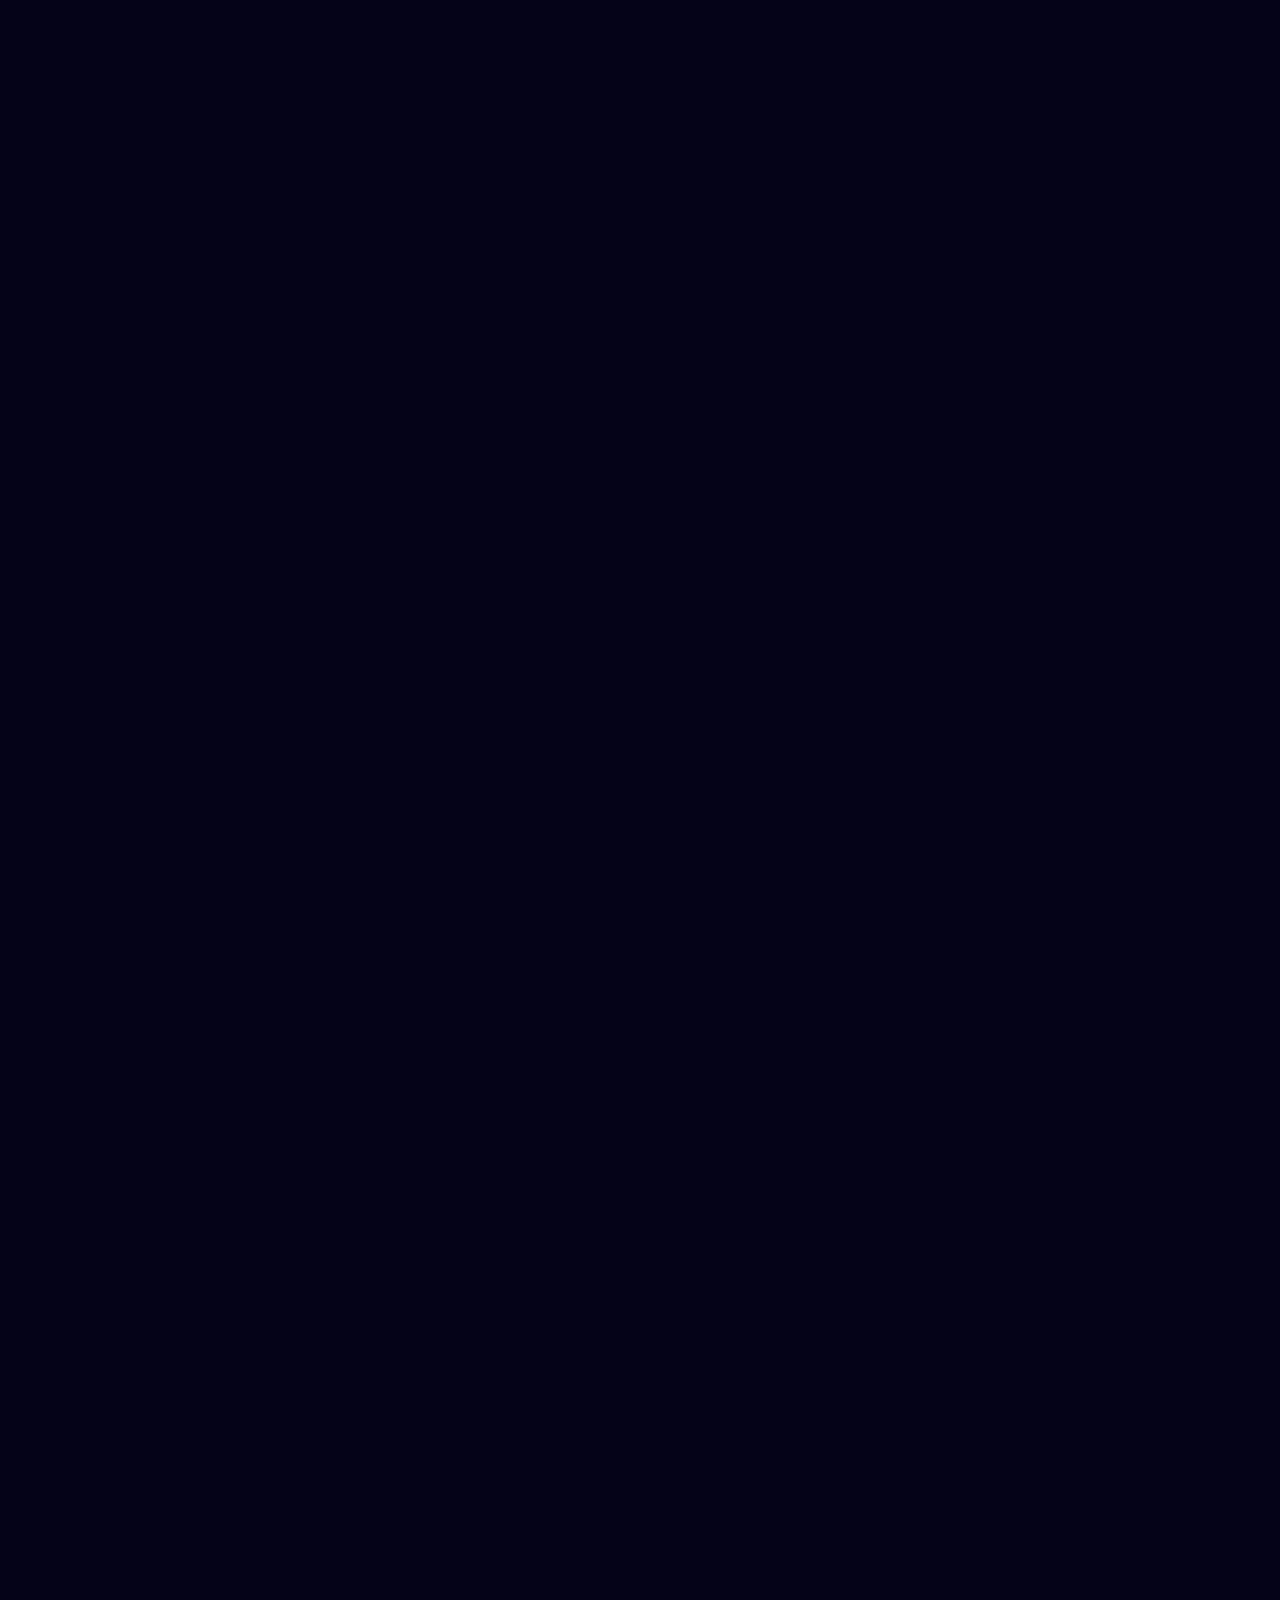
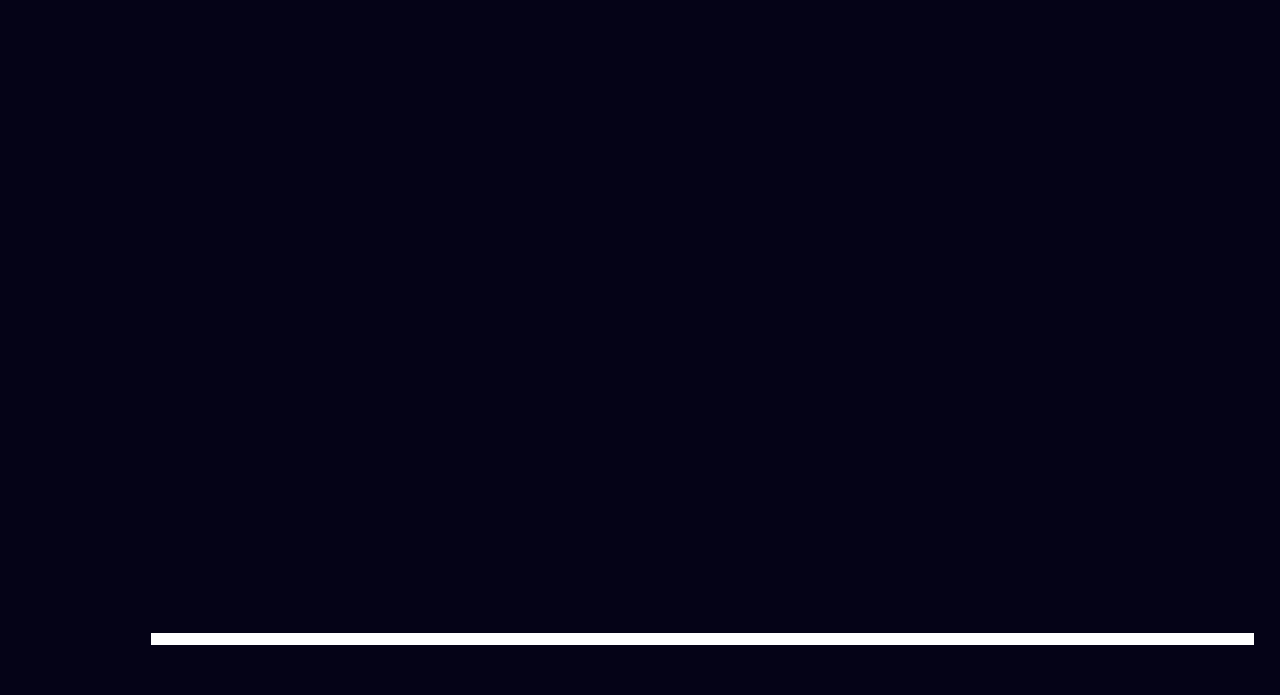
==== commit 6a3e386c: "added" ====
--- a/index.html
+++ b/index.html
@@ -7,252 +7,298 @@
     <link rel="stylesheet" href="assets/main.css">
     <title>Dashboard</title>
 </head>
-<body class="bg-gray">
+<body style="background:#050317">
     <link href="https://fonts.googleapis.com/css?family=Lato:300,400,700,900&display=swap" rel="stylesheet">
-    <section class="spacer bg-gray card-sm-content hexa">
-            <div class="c-container">
-                <h3 class="h3-titlte">Sensors Title</h3>
-                <div class="flex-row">
-                    <div class="flex-col fade-in-top delay_1" data-scroll>
-                        <div class="card-view card-hover">
-                            <div class="r-layout">
-                                <div class="r-img cm-sm indi red">
-                                  <img src="assets/pexels-lorenzo-241544.jpg" alt="">
-                                </div>
-                                <div class="r-content">
-                                    <h4 class="title">TOTAL SENSOR</h4>
-                                    <h1 class="sensor-title">5,500</h1>
-                                    <div class="bar"></div>
-                                    <p>
-                                       Extra Data Space
-                                    </p>
-                                </div>
+   <section>
+    <main id="main">
+      <section class="spacer card-sm-content hexa">
+        <div class="c-container">
+            <h3 class="h3-titlte">Sensors Title</h3>
+            <div class="flex-row">
+                <div class="flex-col fade-in-top delay_1" data-scroll>
+                    <div class="card-view card-hover glass">
+                        <div class="r-layout">
+                            <div class="r-img cm-sm indi red">
+                              <img src="assets/pexels-lorenzo-241544.jpg" alt="">
+                            </div>
+                            <div class="r-content">
+                                <h4 class="title">TOTAL SENSOR</h4>
+                                <h1 class="sensor-title">5,500</h1>
+                                <div class="bar"></div>
+                                <p>
+                                   Extra Data Space
+                                </p>
                             </div>
                         </div>
                     </div>
-                    <div class="flex-col fade-in-top delay_2" data-scroll>
-                        <div class="card-view card-hover">
-                            <div class="r-layout">
-                                <div class="r-img cm-sm indi green">
-                                  <img src="assets/pexels-alexander-mils-2068975.jpg" alt="">
-                                </div>
-                                <div class="r-content">
-                                    <h4 class="title">ACTIVE SENSOR</h4>
-                                    <h1 class="sensor-title">5,500</h1>
-                                    <div class="bar"></div>
-                                    <p>
-                                       Extra Data Space
-                                    </p>
-                                </div>
+                </div>
+                <div class="flex-col fade-in-top delay_2" data-scroll>
+                    <div class="card-view glass card-hover">
+                        <div class="r-layout">
+                            <div class="r-img cm-sm indi green">
+                              <img src="assets/pexels-alexander-mils-2068975.jpg" alt="">
+                            </div>
+                            <div class="r-content">
+                                <h4 class="title">ACTIVE SENSOR</h4>
+                                <h1 class="sensor-title">5,500</h1>
+                                <div class="bar"></div>
+                                <p>
+                                   Extra Data Space
+                                </p>
                             </div>
                         </div>
                     </div>
-                    <div class="flex-col fade-in-top delay_3" data-scroll>
-                        <div class="card-view card-hover">
-                            <div class="r-layout">
-                                <div class="r-img cm-sm indi">
-                                  <img src="assets/pexels-ricardo-esquivel-5362093.jpg" alt="">
-                                </div>
-                                <div class="r-content">
-                                    <h4 class="title">IN ACTIVE SENSOR</h4>
-                                    <h1 class="sensor-title">5,500</h1>
-                                    <div class="bar"></div>
-                                    <p>
-                                       Extra Data Space
-                                    </p>
-                                </div>
+                </div>
+                <div class="flex-col fade-in-top delay_3" data-scroll>
+                    <div class="card-view glass card-hover">
+                        <div class="r-layout">
+                            <div class="r-img cm-sm indi">
+                              <img src="assets/pexels-ricardo-esquivel-5362093.jpg" alt="">
+                            </div>
+                            <div class="r-content">
+                                <h4 class="title">IN ACTIVE SENSOR</h4>
+                                <h1 class="sensor-title">5,500</h1>
+                                <div class="bar"></div>
+                                <p>
+                                   Extra Data Space
+                                </p>
                             </div>
                         </div>
                     </div>
-                    <div class="flex-col fade-in-top delay_4" data-scroll>
-                        <div class="card-view card-hover">
-                            <div class="r-layout">
-                                <div class="r-img cm-sm indi blue">
-                                  <img src="assets/pexels-alexander-mils-2068975.jpg" alt="">
-                                </div>
-                                <div class="r-content">
-                                    <h4 class="title">TOTAL TURNOVER</h4>
-                                    <h1 class="sensor-title">5,500</h1>
-                                    <div class="bar"></div>
-                                    <p>
-                                       Extra Data Space
-                                    </p>
-                                </div>
+                </div>
+                <div class="flex-col fade-in-top delay_4" data-scroll>
+                    <div class="card-view glass card-hover">
+                        <div class="r-layout">
+                            <div class="r-img cm-sm indi blue">
+                              <img src="assets/pexels-alexander-mils-2068975.jpg" alt="">
+                            </div>
+                            <div class="r-content">
+                                <h4 class="title">TOTAL TURNOVERx</h4>
+                                <h1 class="sensor-title">5,500</h1>
+                                <div class="bar"></div>
+                                <p>
+                                   Extra Data Space
+                                </p>
                             </div>
                         </div>
                     </div>
-                
-                  </div>
+                </div>
+            
+              </div>
+        </div>
+      </section>
+      
+      <div class="c-container spacer">
+        <h3 class="h3-titlte">Charts Title</h3>
+          
+        <div class="flex-row ch-136">
+            <div class="flex-col fade-in-top delay_2" data-scroll>
+                <div class="card-view glass card-hover">
+                    <h3 class="h4-titlte">Bar Chart</h3>
+                    <canvas id="barChart3"></canvas>
+                    
+                </div>
             </div>
-          </section>
-          
-          <div class="c-container spacer">
-            <h3 class="h3-titlte">Charts Title</h3>
-              
-            <div class="flex-row ch-136">
-                <div class="flex-col fade-in-top delay_2" data-scroll>
-                    <div class="card-view card-hover">
-                        <h3 class="h4-titlte">Bar Chart</h3>
-                        <canvas id="barChart3"></canvas>
+             
+                <div class="flex-col fade-in-top delay_3" data-scroll>
+                    <div class="card-view glass card-hover">
+                    <h3 class="h4-titlte">Bar Chart 2</h3>
+                    <canvas id="barChart2"></canvas>
+                    </div>
+                </div>
+                <div class="flex-col fade-in-top delay_4" data-scroll>
+                    <div class="card-view glass card-hover">
+                    <h3 class="h4-titlte">Pie Chart</h3>
+                    <canvas id="doughnutChart"></canvas>
+                    </div>
+                </div>
+            </div>
+      </div>
+      <div class="spacer hexa left small">
+        <div class="c-container fade-in-top" data-scroll>
+            <h3 class="h3-titlte">Table Lorem Ipsum Doller</h3>
+              <div class="card-view glass no-padding">
+                <table class="c-table" border="0" cellpadding="0" cellspacing="0">
+                    <thead>
+                      <tr>
+                          <th>Id</th>
+                          <th>Name</th>
+                          <th>Store</th>
+                          <th>Dist</th>
+                          <th>Team</th>
+                          <th>Phone</th>
+                      </tr>
+                    </thead>
+                    
+                    <tr>
+                        <td>Lorem 1</td>
+                        <td>Lorem Store</td>
+                        <td>Lorem Ipsum</td>
+                        <td>Darbhanga</td>
+                        <td>Doller Sit</td>
+                        <td>721056204</td>
+                    </tr>
+                    <tr>
+                        <td>Lorem 1</td>
+                        <td>Lorem Store</td>
+                        <td>Lorem Ipsum</td>
                         
-                    </div>
-                </div>
-                 
-                    <div class="flex-col fade-in-top delay_3" data-scroll>
-                        <div class="card-view card-hover">
-                        <h3 class="h4-titlte">Bar Chart 2</h3>
-                        <canvas id="barChart2"></canvas>
-                        </div>
-                    </div>
-                    <div class="flex-col fade-in-top delay_4" data-scroll>
-                        <div class="card-view card-hover">
-                        <h3 class="h4-titlte">Pie Chart</h3>
-                        <canvas id="doughnutChart"></canvas>
-                        </div>
-                    </div>
-                </div>
-          </div>
-          <div class="spacer hexa left small">
-            <div class="c-container fade-in-top" data-scroll>
-                <h3 class="h3-titlte">Table Lorem Ipsum Doller</h3>
-                  <div class="card-view no-padding">
-                    <table class="c-table" border="0" cellpadding="0" cellspacing="0">
-                        <thead>
-                          <tr>
-                              <th>Id</th>
-                              <th>Name</th>
-                              <th>Store</th>
-                              <th>Dist</th>
-                              <th>Team</th>
-                              <th>Phone</th>
-                          </tr>
-                        </thead>
+                        <td>Darbhanga</td>
+                        <td>Doller Sit</td>
+                        <td>721056204</td>
+                    </tr>
+                    <tr>
+                        <td>Lorem 1</td>
+                        <td>Lorem Store</td>
+                        <td>Lorem Ipsum</td>
                         
-                        <tr>
-                            <td>Lorem 1</td>
-                            <td>Lorem Store</td>
-                            <td>Lorem Ipsum</td>
-                            <td>Darbhanga</td>
-                            <td>Doller Sit</td>
-                            <td>721056204</td>
-                        </tr>
-                        <tr>
-                            <td>Lorem 1</td>
-                            <td>Lorem Store</td>
-                            <td>Lorem Ipsum</td>
-                            
-                            <td>Darbhanga</td>
-                            <td>Doller Sit</td>
-                            <td>721056204</td>
-                        </tr>
-                        <tr>
-                            <td>Lorem 1</td>
-                            <td>Lorem Store</td>
-                            <td>Lorem Ipsum</td>
-                            
-                            <td>Darbhanga</td>
-                            <td>Doller Sit</td>
-                            <td>721056204</td>
-                        </tr>
-                        <tr>
-                            <td>Lorem 1</td>
-                            <td>Lorem Store</td>
-                            <td>Lorem Ipsum</td>
-                            
-                            <td>Darbhanga</td>
-                            <td>Doller Sit</td>
-                            <td>721056204</td>
-                        </tr>
-                        <tr>
-                            <td>Lorem 1</td>
-                            <td>Lorem Store</td>
-                            <td>Lorem Ipsum</td>
-                            
-                            <td>Darbhanga</td>
-                            <td>Doller Sit</td>
-                            <td>721056204</td>
-                        </tr>
-                    </table>
-                    <ul class="pagination">
-                        <li>
-                        <a href="" class="arrow active">
-                          <img src="https://md-aqil.github.io/images/arrow-left.png" alt="">
-                        </a>
+                        <td>Darbhanga</td>
+                        <td>Doller Sit</td>
+                        <td>721056204</td>
+                    </tr>
+                    <tr>
+                        <td>Lorem 1</td>
+                        <td>Lorem Store</td>
+                        <td>Lorem Ipsum</td>
+                        
+                        <td>Darbhanga</td>
+                        <td>Doller Sit</td>
+                        <td>721056204</td>
+                    </tr>
+                    <tr>
+                        <td>Lorem 1</td>
+                        <td>Lorem Store</td>
+                        <td>Lorem Ipsum</td>
+                        
+                        <td>Darbhanga</td>
+                        <td>Doller Sit</td>
+                        <td>721056204</td>
+                    </tr>
+                </table>
+                <ul class="pagination">
+                    <li>
+                    <a href="" class="arrow active">
+                      <img src="https://md-aqil.github.io/images/arrow-left.png" alt="">
+                    </a>
+                  </li>
+                  <li>
+                    <a href="" class="">1</a>
+                  </li>
+                  <li>
+                      <a href="" class="active">2</a>
+                    </li>
+                    <li>
+                        <a href=""">3</a>
                       </li>
                       <li>
-                        <a href="" class="">1</a>
-                      </li>
-                      <li>
-                          <a href="" class="active">2</a>
+                          <a href=""">4</a>
                         </li>
                         <li>
-                            <a href=""">3</a>
+                            <a href=""">5</a>
                           </li>
                           <li>
-                              <a href=""">4</a>
+                              <a href=""">6</a>
                             </li>
                             <li>
-                                <a href=""">5</a>
+                                <a href=""">7</a>
                               </li>
-                              <li>
-                                  <a href=""">6</a>
-                                </li>
-                                <li>
-                                    <a href=""">7</a>
-                                  </li>
-                                 
-                        <li>
-                          <a href="" class="arrow">
-                            <img src="https://md-aqil.github.io/images/arrow-right-c.png" alt="">
-                          </a>
-                        </li>
-                      </ul>
-                  </div>
-               
+                             
+                    <li>
+                      <a href="" class="arrow">
+                        <img src="https://md-aqil.github.io/images/arrow-right-c.png" alt="">
+                      </a>
+                    </li>
+                  </ul>
               </div>
-          
+           
           </div>
-          <div class="spacer-top"></div>
-          <section class="c-container">
-            <h3 class="h3-titlte">Gallery</h3>
-            <div class="swiper-container swiper-full-mobile swiper-container-initialized swiper-container-horizontal">
-               <div class="swiper-wrapper" >
       
-                 <div class="swiper-slide">
-                  <img src="http://md-aqil.github.io/images/adolescent-beautiful-beauty-247878.jpg" alt="">
-                 </div>
-                  <div class="swiper-slide">
-                  <img src="http://md-aqil.github.io/images/beautiful-beauty-face-2657838.jpg" alt="">
-                 </div>
-                  <div class="swiper-slide">
-                  <img src="http://md-aqil.github.io/images/bikini-body-female-881583.jpg" alt="">
-                 </div>
-                 <div class="swiper-slide">
-                  <img src="http://md-aqil.github.io/images/attractive-beautiful-beauty-1986684.jpg" alt="">
-                 </div>
-                 <div class="swiper-slide">
-                  <img src="http://md-aqil.github.io/images/abstract-expressionism-abstract-painting-acrylic-1690351.jpg" alt="">
-                 </div>
-             
-                <div class="swiper-slide">
-                  <img src="http://md-aqil.github.io/images/beautiful-bikini-daylight-745767.jpg" alt="">
-                 </div>
-                <div class="swiper-slide">
-                  <img src="http://md-aqil.github.io/images/adult-beautiful-bikini-1308228.jpg" alt="">
-                 </div>
-                <div class="swiper-slide">
-                  <img src="http://md-aqil.github.io/images/afro-afro-hair-attractive-2603391.jpg" alt="">
-                </div>
-      
-           </div>
-      
-             <!-- Add Pagination -->
-             <div class="swiper-pagination"></div>
-             <!-- Add Arrows -->
-             <div class="swiper-button-next"></div>
-             <div class="swiper-button-prev"></div>
-      </section>
+      </div>
+      <div class="spacer-top"></div>
+      <section class="c-container">
+        <h3 class="title">Gallery</h3>
+        <div class="swiper-container swiper-full-mobile swiper-container-initialized swiper-container-horizontal">
+           <div class="swiper-wrapper" >
   
+             <div class="swiper-slide glass">
+              <img src="http://md-aqil.github.io/images/adolescent-beautiful-beauty-247878.jpg" alt="">
+             </div>
+              <div class="swiper-slide glass">
+              <img src="http://md-aqil.github.io/images/beautiful-beauty-face-2657838.jpg" alt="">
+             </div>
+              <div class="swiper-slide glass">
+              <img src="http://md-aqil.github.io/images/bikini-body-female-881583.jpg" alt="">
+             </div>
+             <div class="swiper-slide glass">
+              <img src="http://md-aqil.github.io/images/attractive-beautiful-beauty-1986684.jpg" alt="">
+             </div>
+             <div class="swiper-slide glass">
+              <img src="http://md-aqil.github.io/images/abstract-expressionism-abstract-painting-acrylic-1690351.jpg" alt="">
+             </div>
+         
+            <div class="swiper-slide glass">
+              <img src="http://md-aqil.github.io/images/beautiful-bikini-daylight-745767.jpg" alt="">
+             </div>
+            <div class="swiper-slide glass">
+              <img src="http://md-aqil.github.io/images/adult-beautiful-bikini-1308228.jpg" alt="">
+             </div>
+            <div class="swiper-slide glass">
+              <img src="http://md-aqil.github.io/images/afro-afro-hair-attractive-2603391.jpg" alt="">
+            </div>
+  
+       </div>
+  
+         <!-- Add Pagination -->
+         <div class="swiper-pagination"></div>
+         <!-- Add Arrows -->
+         <div class="swiper-button-next"></div>
+         <div class="swiper-button-prev"></div>
+  </section>
+
+
+    </main>
+    <aside id="aside">
+      <div class="sidebar glass">
+        <ul class="side-iconlist">
+         
+          <li><a href="">
+            <img src="./assets/iocns/perspaleta1_0021.png" alt="">
+          </a>
+        </li>
+        <li><a href="">
+          <img src="./assets/iocns/perspaleta1_0001.png" alt="">
+        </a>
+      </li>
+     
+      <li><a href="">
+        <img src="./assets/iocns/perspaleta1_0002.png" alt="">
+      </a>
+    </li>
+    <li><a href="">
+      <img src="./assets/iocns/perspaleta1_0004.png" alt="">
+    </a>
+  </li>
+  <li><a href="">
+    <img src="./assets/iocns/perspaleta1_0032.png" alt="">
+  </a>
+</li>
+<li><a href="">
+  <img src="./assets/iocns/perspaleta1_0049.png" alt="">
+</a>
+</li>
+  <li><a href="">
+    <img src="./assets/iocns/perspaleta1_0003.png" alt="">
+  </a>
+</li>
+<li><a href="">
+  <img src="./assets/iocns/perspaleta1_0014.png" alt="">
+</a>
+</li>
+        </ul>
+      </div>
+    </aside>
+    
+   </section>
   
     <script src="assets/js/jQuery.min.js"></script>
     <script src="assets/js/swiper.js"></script>
--- a/assets/main.css
+++ b/assets/main.css
@@ -5,12 +5,13 @@
 
 }
 :root {
-   
 --light-teal:#a6c8cc;
 --light-gray:#ddd5d6;
-
---theme-color1: #546de5;
-}
+--theme-color1:#e33f53;
+--theme-color2:#6F62C4;
+
+}
+
 .indi{
     position: relative;;
 }
@@ -359,6 +360,7 @@
 
 .swiper-full-mobile .swiper-slide {
 height: 100%;
+padding: 20px;
 }
 .swiper-full-mobile .swiper-slide img{
 width: 100%;
@@ -525,4 +527,62 @@
 	animation-delay: 1200ms !important;
 	
   }
-  + body{
+	background: url(../assets/pexels-ricardo-esquivel-5362093.jpg) no-repeat;
+	background-attachment: fixed; 
+	background-size: cover;
+	height: 100vh;
+} 
+
+.glass {
+	box-shadow: 0 0 1rem 0 rgba(0, 0, 0, .2);	
+	border-radius: 5px;
+	position: relative;
+	z-index: 1;
+	background: inherit;
+    overflow: hidden;
+    border: 1px solid #ffffff96;
+}
+
+.glass:before {
+	content: "";
+	position: absolute;
+	background: inherit;
+	z-index: -1;
+	top: 0;
+	left: 0;
+	right: 0;
+	bottom: 0;
+	box-shadow: inset 0 0 2000px rgba(255, 255, 255, .5);
+	filter: blur(10px);
+	margin: -20px;
+}
+.sidebar {
+    width: 95px;
+    height: 94vh;
+    position: fixed;
+    left: 20px;
+    top: 21px;
+}
+#main {
+    width: calc(100% - 95px);
+    margin-left: 110px;
+}
+.r-layout .r-content .title {
+    color:var(--theme-color1)
+}
+.h3-titlte {
+    color: #fff;
+}
+.r-layout .r-content p ,.sensor-title{
+    color: #fff;
+}
+.side-iconlist {
+    padding: 0;
+    list-style: none;
+}
+.side-iconlist li img {
+    width: 70px;
+    display: block;
+    margin: 10px auto;
+}